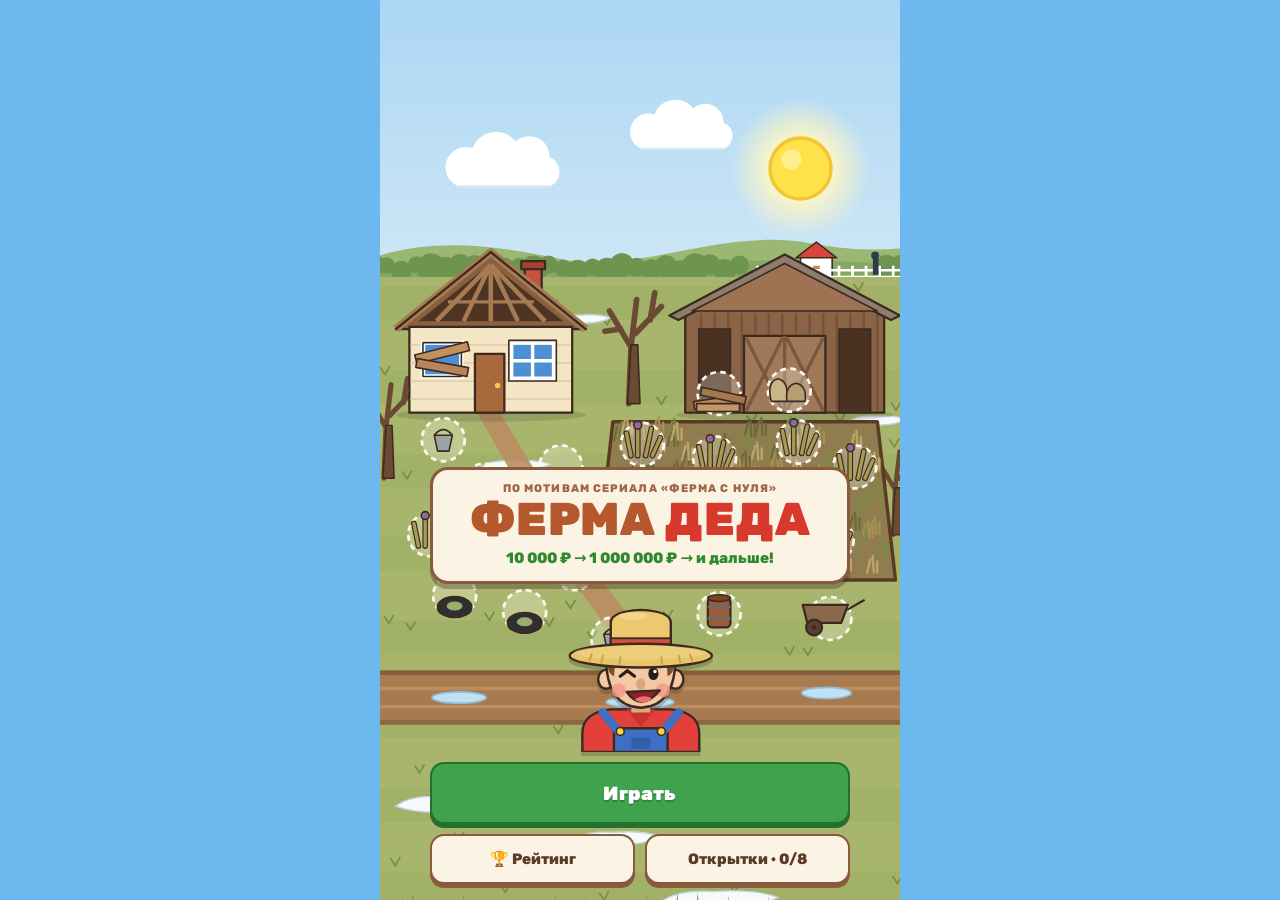
==== NOXARGENT_STUDIO/apps/ferma-game/webapp/index.html @ d59a4ccc "Ферма деда: уборка в один тап, экономика в реальном времени, уровни построек - Мусор убирается одним" ====
<!doctype html>
<html lang="ru">
<head>
  <meta charset="utf-8">
  <meta name="viewport" content="width=device-width, initial-scale=1, maximum-scale=1, user-scalable=no, viewport-fit=cover">
  <title>Ферма деда</title>
  <meta name="theme-color" content="#55b0f1">
  <script src="https://telegram.org/js/telegram-web-app.js"></script>
  <link rel="preconnect" href="https://fonts.googleapis.com">
  <link rel="preconnect" href="https://fonts.gstatic.com" crossorigin>
  <link href="https://fonts.googleapis.com/css2?family=Rubik:wght@500;700;800;900&family=Marck+Script&display=swap" rel="stylesheet">
  <link rel="stylesheet" href="css/style.css">
</head>
<body>
<div id="app">
  <!-- Сцена фермы -->
  <svg id="scene" viewBox="0 0 460 890" preserveAspectRatio="xMidYMid slice" xmlns="http://www.w3.org/2000/svg"></svg>

  <!-- Шапка-счётчики как в серии -->
  <header class="hud">
    <div class="chips">
      <div class="chip"><span class="lbl" id="monthLbl">МЕСЯЦ</span><span class="val month"><i id="seasonIcon"></i><b id="monthName">Март</b></span></div>
      <div class="chip"><span class="lbl">ДЕНЬГИ</span><span class="val money" id="money">10 000 ₽</span></div>
      <div class="chip"><span class="lbl">КУРЫ</span><span class="val"><i class="ic-hen"></i><b id="hudHens">0</b></span></div>
      <div class="chip"><span class="lbl">УЛЬИ</span><span class="val"><i class="ic-hive"></i><b id="hudHives">0</b></span></div>
    </div>
    <div class="bar goal">
      <span class="bar-lbl" id="goalLbl">ДО МИЛЛИОНА</span>
      <span class="track"><span class="fill" id="goalFill"></span><i></i><i></i><i></i></span>
      <span class="bar-num" id="goalNum">10 000 / 1 000 000 ₽</span>
    </div>
    <div class="bar clean" id="cleanBar">
      <span class="bar-lbl">ЧИСТОТА</span>
      <span class="track"><span class="fill" id="cleanFill"></span><i></i><i></i><i></i></span>
      <span class="bar-num" id="cleanNum">0%</span>
    </div>
  </header>

  <!-- Помощник -->
  <div class="helper" id="helper">
    <div class="farmer" id="farmer"></div>
    <div class="bubble" id="bubble"></div>
  </div>

  <!-- Нижняя панель -->
  <nav class="dock">
    <button class="btn side" id="btnBuild"><i class="ic-hammer"></i><span>Стройка</span></button>
    <button class="btn primary" id="btnNext"><span class="month-bar" id="monthBar"></span><span id="nextLbl">Следующий месяц</span></button>
    <button class="btn side" id="btnBook"><i class="ic-book"></i><span>Тетрадь</span></button>
  </nav>

  <!-- Оверлеи: заставка, шторки, событие, итоги, концовка -->
  <div id="layer" hidden></div>

  <div class="toast" id="toast" hidden></div>
</div>
<script src="config.js"></script>
<script type="module" src="js/app.js"></script>
</body>
</html>
---- NOXARGENT_STUDIO/apps/ferma-game/webapp/css/style.css ----
/* «Ферма деда» — стиль мультика «Ферма с нуля»: кремовые плашки, коричневые контуры, сочные цвета */
:root {
  --cream: #fbf3e3;
  --cream-2: #f3e6cc;
  --line: #8a5a3c;
  --ink: #3b2a1f;
  --label: #a0674a;
  --brown: #5b3a26;
  --gold: #e8a21a;
  --orange: #ec7a1c;
  --green: #2f8a2f;
  --btn: #3fa34d;
  --btn-dark: #23702f;
  --red: #d8392d;
  --sky: #55b0f1;
  --font: "Rubik", system-ui, -apple-system, "Segoe UI", Roboto, sans-serif;
  --safe-top: env(safe-area-inset-top, 0px);
  --safe-bot: env(safe-area-inset-bottom, 0px);
}
* { box-sizing: border-box; -webkit-tap-highlight-color: transparent; }
[hidden] { display: none !important; }
html, body { margin: 0; height: 100%; overflow: hidden; background: var(--sky); font-family: var(--font); color: var(--ink);
  user-select: none; -webkit-user-select: none; overscroll-behavior: none; touch-action: manipulation; }
button { font: inherit; color: inherit; cursor: pointer; }

#app { position: relative; height: 100vh; height: var(--tg-viewport-stable-height, 100dvh); max-width: 520px; margin: 0 auto; overflow: hidden; }
#scene { position: absolute; inset: 0; width: 100%; height: 100%; display: block; }

/* ---------- HUD ---------- */
.hud { position: absolute; left: 0; right: 0; top: 0; padding: calc(8px + var(--safe-top)) 10px 0; display: grid; gap: 6px; pointer-events: none; z-index: 5; }
.chips { display: grid; grid-template-columns: 1.25fr 1.2fr .8fr .8fr; gap: 6px; }
.chip, .bar { background: var(--cream); border: 2.5px solid var(--line); border-radius: 10px; box-shadow: 0 2px 0 rgba(59,42,31,.25); }
.chip { display: flex; flex-direction: column; align-items: center; padding: 3px 4px 4px; min-width: 0; }
.lbl { font-size: 10px; font-weight: 800; letter-spacing: .06em; color: var(--label); line-height: 1.2; }
.val { display: flex; align-items: center; gap: 4px; font-size: 19px; font-weight: 900; color: var(--orange); line-height: 1.15; white-space: nowrap; }
.val.money { color: var(--gold); font-size: 18px; }
.val.month b { color: var(--green); font-size: 14.5px; letter-spacing: .01em; text-transform: uppercase; }
.val i { width: 16px; height: 16px; flex: none; background-position: center; background-size: contain; background-repeat: no-repeat; }
.bar { display: flex; align-items: center; gap: 8px; padding: 3px 10px; height: 26px; }
.bar-lbl { font-size: 11px; font-weight: 900; color: var(--ink); letter-spacing: .03em; white-space: nowrap; }
.bar-num { font-size: 11px; font-weight: 800; color: var(--ink); white-space: nowrap; }
.track { position: relative; flex: 1; height: 8px; border-radius: 4px; background: #eadcc0; overflow: hidden; }
.track .fill { position: absolute; inset: 0 auto 0 0; width: 1%; min-width: 8px; border-radius: 4px; background: #3fae4f; transition: width .5s cubic-bezier(.2,.8,.2,1); }
.track i { position: absolute; top: 0; bottom: 0; width: 1.5px; background: rgba(138,90,60,.45); }
.track i:nth-of-type(1) { left: 25%; } .track i:nth-of-type(2) { left: 50%; } .track i:nth-of-type(3) { left: 75%; }
.bar.clean .fill { background: linear-gradient(90deg, #f2b632, #3fae4f); }
.bar.clean.done { animation: pop .5s; }

.ic-hen { background-image: url("data:image/svg+xml,%3Csvg xmlns='http://www.w3.org/2000/svg' viewBox='0 0 20 20'%3E%3Cellipse cx='9' cy='12' rx='7' ry='5.5' fill='%23fff' stroke='%233b2a1f' stroke-width='1.4'/%3E%3Ccircle cx='14' cy='7' r='3.5' fill='%23fff' stroke='%233b2a1f' stroke-width='1.4'/%3E%3Cpath d='M13 3l1.5-2 1.5 2z' fill='%23e23b2e'/%3E%3Cpath d='M17 7l3 1-3 1z' fill='%23f4a42a'/%3E%3C/svg%3E"); }
.ic-hive { background-image: url("data:image/svg+xml,%3Csvg xmlns='http://www.w3.org/2000/svg' viewBox='0 0 20 20'%3E%3Cpath d='M2 5h16v3H2z' fill='%23d6463a' stroke='%233b2a1f' stroke-width='1.2'/%3E%3Cpath d='M4 8h12v5H4zM4 13h12v5H4z' fill='%23f2c84b' stroke='%233b2a1f' stroke-width='1.2'/%3E%3C/svg%3E"); }
.ic-sprout { background-image: url("data:image/svg+xml,%3Csvg xmlns='http://www.w3.org/2000/svg' viewBox='0 0 20 20'%3E%3Cpath d='M10 19V9' stroke='%232f8a2f' stroke-width='2.4'/%3E%3Cpath d='M10 10C10 5 6 3 2 4c0 4 3 6 8 6zM10 9c0-4 3-6 8-6 0 4-3 6-8 6z' fill='%233fae4f'/%3E%3C/svg%3E"); }
.ic-sun { background-image: url("data:image/svg+xml,%3Csvg xmlns='http://www.w3.org/2000/svg' viewBox='0 0 20 20'%3E%3Cg stroke='%23f2a516' stroke-width='2' stroke-linecap='round'%3E%3Cpath d='M10 1v3M10 16v3M1 10h3M16 10h3M3.6 3.6l2 2M14.4 14.4l2 2M3.6 16.4l2-2M14.4 5.6l2-2'/%3E%3C/g%3E%3Ccircle cx='10' cy='10' r='4.5' fill='%23ffd23f'/%3E%3C/svg%3E"); }
.ic-leaf { background-image: url("data:image/svg+xml,%3Csvg xmlns='http://www.w3.org/2000/svg' viewBox='0 0 20 20'%3E%3Cpath d='M10 1l2 5 5-2-2 5 4 2-5 2 1 5-5-3-5 3 1-5-5-2 4-2-2-5 5 2z' fill='%23ec7a1c'/%3E%3C/svg%3E"); }
.ic-flake { background-image: url("data:image/svg+xml,%3Csvg xmlns='http://www.w3.org/2000/svg' viewBox='0 0 20 20'%3E%3Cg stroke='%234a90d9' stroke-width='2' stroke-linecap='round'%3E%3Cpath d='M10 1v18M2.2 5.5l15.6 9M2.2 14.5l15.6-9M7 2.5l3 2.5 3-2.5M7 17.5l3-2.5 3 2.5'/%3E%3C/g%3E%3C/svg%3E"); }
.ic-hammer { background-image: url("data:image/svg+xml,%3Csvg xmlns='http://www.w3.org/2000/svg' viewBox='0 0 24 24'%3E%3Cpath d='M13 9l-9 9 2.5 2.5 9-9z' fill='%23b9844f' stroke='%233b2a1f' stroke-width='1.5' stroke-linejoin='round'/%3E%3Cpath d='M10 6l5-3 6 6-3 5z' fill='%23757d85' stroke='%233b2a1f' stroke-width='1.5' stroke-linejoin='round'/%3E%3C/svg%3E"); }
.ic-book { background-image: url("data:image/svg+xml,%3Csvg xmlns='http://www.w3.org/2000/svg' viewBox='0 0 24 24'%3E%3Crect x='4' y='2.5' width='16' height='19' rx='2' fill='%23e05a3a' stroke='%233b2a1f' stroke-width='1.5'/%3E%3Crect x='7.5' y='6' width='9' height='4' rx='1' fill='%23fbf3e3'/%3E%3Cpath d='M4 6h-1.5M4 10h-1.5M4 14h-1.5M4 18h-1.5' stroke='%233b2a1f' stroke-width='1.5'/%3E%3C/svg%3E"); }

/* ---------- Помощник ---------- */
.helper { position: absolute; left: 6px; right: 10px; bottom: calc(84px + var(--safe-bot)); display: flex; align-items: flex-end; gap: 4px; z-index: 4; pointer-events: none; }
.farmer { width: 92px; height: 97px; flex: none; filter: drop-shadow(0 3px 0 rgba(59,42,31,.2)); transform-origin: 50% 100%; animation: breathe 3.2s ease-in-out infinite; pointer-events: auto; }
.farmer svg { width: 100%; height: 100%; display: block; }
.bubble { position: relative; margin-bottom: 30px; background: var(--cream); border: 2.5px solid var(--line); border-radius: 14px; padding: 8px 12px;
  font-size: 14px; font-weight: 700; line-height: 1.3; color: var(--brown); max-width: 260px; box-shadow: 0 2px 0 rgba(59,42,31,.25); animation: pop .35s; }
.bubble::before { content: ""; position: absolute; left: -11px; bottom: 12px; border: 7px solid transparent; border-right: 10px solid var(--line); border-left: 0; }
.bubble::after { content: ""; position: absolute; left: -7px; bottom: 13px; border: 6px solid transparent; border-right: 8px solid var(--cream); border-left: 0; }
.bubble b { color: var(--red); }

/* ---------- Нижняя панель ---------- */
.dock { position: absolute; left: 0; right: 0; bottom: 0; padding: 8px 10px calc(10px + var(--safe-bot)); display: grid; grid-template-columns: 78px 1fr 78px; gap: 8px; z-index: 5;
  background: linear-gradient(transparent, rgba(59,42,31,.18)); }
.btn { border: 2.5px solid var(--line); border-radius: 14px; background: var(--cream); box-shadow: 0 4px 0 var(--line); min-height: 60px;
  display: flex; flex-direction: column; align-items: center; justify-content: center; gap: 2px; font-weight: 800; font-size: 12px; color: var(--brown);
  transition: transform .08s, box-shadow .08s; }
.btn:active { transform: translateY(3px); box-shadow: 0 1px 0 var(--line); }
.btn i { width: 26px; height: 26px; background-position: center; background-size: contain; background-repeat: no-repeat; }
.btn.primary { background: var(--btn); border-color: var(--btn-dark); box-shadow: 0 4px 0 var(--btn-dark); color: #fff; font-size: 16px; font-weight: 900; white-space: nowrap;
  letter-spacing: .01em; text-shadow: 0 2px 0 rgba(0,0,0,.2); }
.btn.primary:active { box-shadow: 0 1px 0 var(--btn-dark); }
.btn.primary.locked { background: #b9ad94; border-color: #8a7b60; box-shadow: 0 4px 0 #8a7b60; font-size: 14px; }
.btn.primary small { display: block; font-size: 11px; font-weight: 700; opacity: .9; }

/* ---------- Сцена: интерактив ---------- */
#scene [data-tap] { cursor: pointer; }
.trash .trash-art { animation: wobble 2.6s ease-in-out infinite; }
.trash.cracked { opacity: .8; }
.slot-area { fill: rgba(255,255,255,.18); stroke: #fffaf0; stroke-width: 2.5; stroke-dasharray: 7 6; animation: dash 1.2s linear infinite; }
.slot-pin { animation: pulse 1.6s ease-in-out infinite; transform-box: fill-box; transform-origin: center; }
.ready .bob { animation: bob 1.4s ease-in-out infinite; }
.hen { transform-box: fill-box; animation: peck 2.4s ease-in-out infinite; }
.cloud { animation: drift 30s ease-in-out infinite alternate; }
.smoke circle { fill: #e9eef2; stroke: #c3cfd8; stroke-width: 1.2; animation: smoke 3s ease-out infinite; transform-box: fill-box; transform-origin: center; }
.smoke circle:nth-child(2) { animation-delay: -1s; } .smoke circle:nth-child(3) { animation-delay: -2s; }
.bees circle { animation: buzz 1.2s ease-in-out infinite alternate; }
.leaves path { animation: fall 6s linear infinite; }
.snowfall circle { animation: snow 8s linear infinite; }
.float { animation: floatUp 1.1s ease-out forwards; }
.puff circle { transform-box: fill-box; transform-origin: center; animation: puff .55s ease-out forwards; }
.bump { animation: bumpAnim .25s; transform-box: fill-box; transform-origin: 50% 100%; }

/* ---------- Шторка ---------- */
.sheet-wrap { position: absolute; inset: 0; background: rgba(40,28,20,.45); z-index: 20; display: flex; align-items: flex-end; animation: fade .2s; }
.sheet { width: 100%; max-height: 82%; overflow: auto; background: var(--cream); border-top: 3px solid var(--line); border-radius: 22px 22px 0 0;
  padding: 10px 14px calc(16px + var(--safe-bot)); animation: up .25s cubic-bezier(.2,.8,.2,1); }
.sheet .grab { width: 44px; height: 5px; border-radius: 3px; background: #d8c6a4; margin: 0 auto 10px; }
.sheet h2 { margin: 0 0 10px; font-size: 22px; font-weight: 900; color: var(--brown); text-transform: uppercase; letter-spacing: .02em; }
.card { display: grid; grid-template-columns: 1fr auto; gap: 4px 10px; background: #fff; border: 2.5px solid var(--line); border-radius: 14px; padding: 10px 12px; margin-bottom: 10px; }
.card h3 { margin: 0; font-size: 17px; font-weight: 900; color: var(--brown); }
.card .price { font-weight: 900; color: var(--gold); font-size: 17px; text-align: right; }
.card p { grid-column: 1 / -1; margin: 0; font-size: 13px; font-weight: 500; color: #6b5444; line-height: 1.35; }
.card .tags { grid-column: 1 / -1; display: flex; flex-wrap: wrap; gap: 6px; }
.tag { font-size: 11.5px; font-weight: 800; padding: 3px 8px; border-radius: 8px; background: var(--cream-2); color: var(--brown); }
.tag.inc { background: #dff2d8; color: var(--green); }
.card .go { grid-column: 1 / -1; margin-top: 4px; min-height: 48px; font-size: 16px; }
.card.done { opacity: .6; }
.card.lock .go { background: #cfc4ad; border-color: #a49579; box-shadow: 0 4px 0 #a49579; }
.tabs { display: flex; gap: 6px; margin-bottom: 10px; }
.tabs button { flex: 1; min-height: 40px; border-radius: 10px; border: 2px solid var(--line); background: #fff; font-weight: 800; font-size: 13px; color: var(--brown); }
.tabs button.on { background: var(--btn); border-color: var(--btn-dark); color: #fff; }
.todo { list-style: none; padding: 0; margin: 0; }
.todo li { display: flex; gap: 10px; align-items: center; padding: 10px 4px; border-bottom: 2px dashed #e3d3b4; font-weight: 700; font-size: 15px; color: var(--brown); }
.todo li .box { width: 22px; height: 22px; border: 2.5px solid var(--line); border-radius: 6px; flex: none; display: grid; place-items: center; color: var(--green); font-weight: 900; }

/* ---------- Событие месяца ---------- */
.event-wrap { position: absolute; inset: 0; z-index: 30; background: rgba(40,28,20,.5); display: flex; flex-direction: column; justify-content: center; padding: 16px 12px; gap: 14px; animation: fade .25s; }
.ev-title { background: var(--cream); border: 3px solid var(--line); border-radius: 16px; padding: 14px 12px; text-align: center; box-shadow: 0 4px 0 rgba(59,42,31,.35); animation: pop .4s; }
.ev-title .kicker { font-size: 12px; font-weight: 800; letter-spacing: .1em; color: var(--label); }
.ev-title h2 { margin: 2px 0 6px; font-size: 32px; line-height: 1.05; font-weight: 900; color: #b5582e; text-transform: uppercase; }
.ev-title h2 em { font-style: normal; color: var(--red); }
.ev-title p { margin: 0; font-size: 14.5px; font-weight: 600; color: var(--brown); line-height: 1.35; }
.ev-opts { display: grid; grid-template-columns: 1fr 1fr; gap: 10px; }
.opt { background: var(--cream); border: 3px solid #c0703e; border-radius: 16px; padding: 12px 8px; text-align: center; box-shadow: 0 4px 0 #a45a2e;
  display: flex; flex-direction: column; align-items: center; gap: 6px; animation: pop .45s backwards; }
.opt + .opt { border-color: #b8ab98; box-shadow: 0 4px 0 #978a77; animation-delay: .08s; }
.opt:active { transform: translateY(3px); box-shadow: 0 1px 0 #a45a2e; }
.opt svg { width: 84px; height: 64px; }
.opt b { font-size: 20px; font-weight: 900; color: #b5582e; text-transform: uppercase; }
.opt + .opt b { color: #8a7f72; }
.opt span { font-size: 13px; font-weight: 600; color: var(--brown); line-height: 1.3; }

/* ---------- Прочее ---------- */
.toast { position: absolute; left: 50%; top: calc(120px + var(--safe-top)); transform: translateX(-50%); z-index: 40; background: var(--brown); color: #fff;
  padding: 10px 16px; border-radius: 12px; font-weight: 800; font-size: 14px; box-shadow: 0 4px 0 rgba(0,0,0,.25); animation: pop .3s; white-space: nowrap; }
.proto { position: absolute; right: 8px; top: calc(122px + var(--safe-top)); z-index: 10; display: flex; flex-direction: column; align-items: flex-end; gap: 4px; }
.proto button { background: rgba(59,42,31,.75); color: #fff; border: 0; border-radius: 8px; padding: 5px 8px; font-size: 11px; font-weight: 800; }
.proto-body { display: flex; flex-direction: column; gap: 4px; align-items: flex-end; }

@keyframes pop { 0% { transform: scale(.85); opacity: 0 } 70% { transform: scale(1.03) } 100% { transform: scale(1); opacity: 1 } }
@keyframes fade { from { opacity: 0 } }
@keyframes up { from { transform: translateY(100%) } }
@keyframes breathe { 50% { transform: scaleY(1.025) rotate(-1deg) } }
@keyframes wobble { 0%, 100% { transform: rotate(0) } 50% { transform: rotate(-2.5deg) } }
@keyframes dash { to { stroke-dashoffset: -26 } }
@keyframes pulse { 50% { transform: scale(1.14) } }
@keyframes bob { 50% { transform: translateY(-4px) } }
@keyframes peck { 0%, 60%, 100% { transform: translateX(0) } 30% { transform: translateX(6px) } 80% { transform: translateY(2px) rotate(8deg) } }
@keyframes drift { to { transform: translateX(30px) } }
@keyframes smoke { 0% { transform: translateY(10px) scale(.5); opacity: 0 } 30% { opacity: .95 } 100% { transform: translateY(-26px) scale(1.25); opacity: 0 } }
@keyframes buzz { to { transform: translate(4px, -5px) } }
@keyframes fall { from { transform: translate(0, -340px) rotate(0) } to { transform: translate(40px, 500px) rotate(320deg) } }
@keyframes snow { from { transform: translateY(-720px) } to { transform: translateY(200px) } }
@keyframes floatUp { from { transform: translateY(0); opacity: 1 } to { transform: translateY(-46px); opacity: 0 } }
@keyframes puff { from { transform: scale(.3); opacity: 1 } to { transform: scale(1.5); opacity: 0 } }
@keyframes bumpAnim { 50% { transform: scale(1.08, .92) } }
@media (prefers-reduced-motion: reduce) { *, *::before, *::after { animation: none !important; transition: none !important; } }

/* ================= Экраны v1 ================= */
#layer { position: absolute; inset: 0; z-index: 20; }
#layer.event-wrap { z-index: 30; }
.screen { display: flex; flex-direction: column; align-items: center; justify-content: center; padding: calc(16px + var(--safe-top)) 14px calc(16px + var(--safe-bot)); overflow: auto; animation: fade .25s; }
.screen.dim { background: rgba(40,28,20,.55); }
.btn.big { width: 100%; min-height: 62px; font-size: 19px; }
.btn.big small { font-size: 12px; }
.btn.wide { width: 100%; min-height: 50px; font-size: 15px; flex-direction: row; }
.row { display: flex; gap: 10px; width: 100%; }
.val.money.neg { color: var(--red); }
.goal { pointer-events: auto; cursor: pointer; }

/* Заставка */
.splash { width: 100%; max-width: 420px; display: flex; flex-direction: column; align-items: center; gap: 10px; margin-top: auto; }
.logo { background: var(--cream); border: 3px solid var(--line); border-radius: 18px; padding: 12px 14px 14px; text-align: center; width: 100%; box-shadow: 0 5px 0 rgba(59,42,31,.35); animation: pop .45s; }
.logo .kicker, .report .kicker, .ending .kicker { font-size: 11px; font-weight: 800; letter-spacing: .1em; color: var(--label); text-transform: uppercase; }
.logo h1 { margin: 2px 0; font-size: 46px; line-height: 1; font-weight: 900; color: #b5582e; text-transform: uppercase; letter-spacing: .01em; }
.logo h1 em { font-style: normal; color: var(--red); }
.logo p { margin: 6px 0 0; font-size: 15px; font-weight: 800; color: var(--green); }
.splash-farmer { width: 150px; height: 158px; animation: breathe 3.2s ease-in-out infinite; transform-origin: 50% 100%; filter: drop-shadow(0 4px 0 rgba(59,42,31,.25)); }
.splash-farmer svg, .intro-farmer svg { width: 100%; height: 100%; }
.splash-btns { width: 100%; display: grid; gap: 10px; }

/* Интро */
.intro { width: 100%; max-width: 420px; display: flex; flex-direction: column; align-items: center; gap: 12px; }
.letter { background: #fffaf0 repeating-linear-gradient(transparent 0 27px, #e7dcc6 27px 28px); border: 3px solid var(--line); border-radius: 6px 6px 18px 6px; padding: 16px 18px;
  font-family: "Marck Script", cursive; font-size: 22px; line-height: 28px; color: #3a3a6a; width: 100%; transform: rotate(-1.2deg); box-shadow: 0 5px 0 rgba(59,42,31,.3); animation: pop .4s; }
.letter p { margin: 0 0 4px; }
.letter .sign { text-align: right; margin-top: 8px; }
.card-big { background: var(--cream); border: 3px solid var(--line); border-radius: 18px; padding: 18px 16px; text-align: center; width: 100%; box-shadow: 0 5px 0 rgba(59,42,31,.3); animation: pop .4s; }
.card-big .big-num { font-size: 44px; font-weight: 900; color: var(--gold); }
.card-big .big-num.green { color: var(--green); }
.card-big p { margin: 6px 0 0; font-size: 16px; font-weight: 600; color: var(--brown); line-height: 1.4; }
.intro-farmer { width: 120px; height: 126px; }
.dots { display: flex; gap: 8px; }
.dots i { width: 10px; height: 10px; border-radius: 50%; background: rgba(255,255,255,.5); border: 2px solid var(--line); }
.dots i.on { background: var(--btn); }

/* Диалог */
.dialog { background: var(--cream); border: 3px solid var(--line); border-radius: 18px; padding: 18px 16px; width: 100%; max-width: 400px; animation: pop .3s; }
.dialog h3 { margin: 0 0 6px; font-size: 22px; font-weight: 900; color: var(--brown); }
.dialog p { margin: 0 0 14px; font-weight: 600; color: var(--brown); line-height: 1.4; }

/* Стройка/тетрадь */
.money-line { font-weight: 700; color: var(--brown); margin: -4px 0 10px; }
.money-line b { color: var(--gold); }
.sub { font-size: 12px; font-weight: 900; letter-spacing: .08em; color: var(--label); text-transform: uppercase; margin: 12px 0 6px; }
.card .price s { color: #b9a68c; font-size: 13px; }
.tag.ok { grid-column: 1 / -1; text-align: center; background: #dff2d8; color: var(--green); padding: 8px; }
.card.unit p { font-weight: 700; }
.note { font-size: 13px; color: #6b5444; font-weight: 600; line-height: 1.4; }
.note b { color: var(--gold); }
.todo li.ok { color: var(--green); }
.todo.small li { justify-content: space-between; font-size: 14px; padding: 7px 4px; }
.todo.small li span { color: var(--red); }
.todo.story li { display: block; font-size: 14px; font-weight: 600; }
.todo.story .m { display: inline-block; min-width: 76px; font-weight: 900; color: var(--label); font-size: 12px; text-transform: uppercase; }
.ledger { width: 100%; border-collapse: collapse; font-size: 13px; font-weight: 700; color: var(--brown); }
.ledger th { font-size: 11px; color: var(--label); text-align: left; padding: 4px 3px; border-bottom: 2px solid var(--line); }
.ledger td { padding: 7px 3px; border-bottom: 2px dashed #e3d3b4; white-space: nowrap; }
.ledger .empty { text-align: center; color: #9a8670; padding: 14px; white-space: normal; }
.plus { color: var(--green); } .minus { color: var(--red); }
.debt { margin-top: 12px; background: #fde6e3; border: 2px solid #d8392d; border-radius: 12px; padding: 10px; font-weight: 700; color: var(--brown); display: grid; gap: 8px; }

/* Событие */
.opt { position: relative; }
.opt.off { opacity: .55; filter: grayscale(.6); }
.opt em { font-style: normal; font-size: 11.5px; font-weight: 800; color: var(--red); }
.btn.pass { background: var(--cream); }
#layer.event-wrap .btn.pass { min-height: 52px; }

/* Итоги */
.report, .ending, .album-screen { background: var(--cream); border: 3px solid var(--line); border-radius: 20px; padding: 14px; width: 100%; max-width: 420px; box-shadow: 0 5px 0 rgba(59,42,31,.35); animation: pop .35s; }
.report h2 { margin: 0 0 8px; font-size: 30px; font-weight: 900; color: #b5582e; text-transform: uppercase; }
.ev-res { background: #fff; border: 2px dashed var(--line); border-radius: 12px; padding: 8px 10px; font-size: 14px; font-weight: 600; color: var(--brown); line-height: 1.35; margin-bottom: 8px; }
.lines { list-style: none; margin: 0 0 8px; padding: 0; }
.lines li { display: flex; justify-content: space-between; align-items: center; gap: 8px; padding: 6px 2px; border-bottom: 2px dashed #e3d3b4; font-weight: 700; font-size: 14.5px; color: var(--brown); }
.lines li small { display: block; font-size: 11.5px; font-weight: 600; color: #9a8670; }
.lines li b { white-space: nowrap; }
.lines .empty { color: #9a8670; }
.warn { background: #fde6e3; color: #a42a20; border-radius: 10px; padding: 7px 10px; font-weight: 800; font-size: 13.5px; margin-bottom: 6px; }
.total { display: flex; justify-content: space-between; align-items: baseline; font-weight: 900; font-size: 20px; color: var(--brown); padding: 4px 2px; }
.total.sm { font-size: 15px; font-weight: 800; }
.total.sm b { color: var(--gold); }
.report .btn.big, .ending .btn.big, .album-screen .btn.big { margin-top: 10px; }

/* Концовка и альбом */
.ending { text-align: center; display: flex; flex-direction: column; align-items: center; gap: 8px; }
.postcard { position: relative; background: #fff; border: 3px solid var(--line); border-radius: 12px; padding: 6px 6px 8px; box-shadow: 0 4px 0 rgba(59,42,31,.3); }
.postcard svg { display: block; width: 100%; border-radius: 6px; border: 2px solid var(--c, var(--line)); }
.postcard .pc-title { margin-top: 6px; font-weight: 900; font-size: 15px; color: var(--c, var(--brown)); text-transform: uppercase; }
.postcard .pc-cap { font-size: 12px; font-weight: 800; color: var(--brown); }
.postcard.big { width: 100%; transform: rotate(-1.5deg); animation: pop .5s; }
.postcard.big .pc-title { font-size: 26px; }
.postcard.locked { opacity: .7; }
.pc-sub { margin: 4px 0; font-weight: 700; color: var(--brown); line-height: 1.35; }
.stats { display: grid; grid-template-columns: repeat(3, 1fr); gap: 6px; width: 100%; }
.stats div { background: #fff; border: 2px solid var(--line); border-radius: 10px; padding: 5px; }
.stats span { display: block; font-size: 10.5px; font-weight: 800; color: var(--label); text-transform: uppercase; }
.stats b { font-size: 15px; color: var(--brown); }
.album { display: grid; grid-template-columns: 1fr 1fr; gap: 10px; }
.album-screen h2 { margin: 0 0 10px; font-size: 24px; font-weight: 900; color: #b5582e; text-transform: uppercase; text-align: center; }
.fox-sneak { animation: sneak 2.4s ease-in-out infinite; }
@keyframes sneak { 50% { transform: translateX(-8px) } }
#fx, #fx * { pointer-events: none; }
#app.covered .helper, #app.covered .dock { visibility: hidden; }
#app.bare .hud { visibility: hidden; }

/* ===== Уборка: подсветка и анимации ===== */
.tap-ring { fill: rgba(255,250,235,.28); stroke: #fffaf0; stroke-width: 2.4; stroke-dasharray: 5 4; transform-box: fill-box; transform-origin: center; animation: ring 1.5s ease-in-out infinite; pointer-events: none; }
.trash .trash-art { transform-box: fill-box; transform-origin: 50% 100%; }
.trash.fly { pointer-events: none; animation: none; }
.trash.fly .trash-art { animation: flyAway .45s cubic-bezier(.4,0,.8,.4) forwards; }
.trash.cut { pointer-events: none; animation: none; }
.trash.cut .trash-art { animation: cutDown .4s ease-in forwards; }
.trash.fly .tap-ring, .trash.cut .tap-ring { display: none; }
.slot .slot-area { animation: dash 1.2s linear infinite, glow 1.6s ease-in-out infinite; }
#ready .bob { filter: drop-shadow(0 0 4px rgba(255,236,150,.95)); }
@keyframes ring { 0%, 100% { transform: scale(.9); opacity: .55 } 50% { transform: scale(1.15); opacity: 1 } }
@keyframes flyAway { to { transform: translate(30px, -120px) rotate(200deg) scale(.3); opacity: 0 } }
@keyframes cutDown { 40% { transform: scaleY(.25) skewX(18deg) } to { transform: scaleY(0) translateY(6px); opacity: 0 } }
@keyframes glow { 50% { fill: rgba(255,255,255,.38) } }

/* ===== v2: таймер месяца, уровни, поздравления ===== */
#btnNext { position: relative; overflow: hidden; }
#btnNext .month-bar { position: absolute; left: 0; bottom: 0; height: 5px; width: 0; background: rgba(255,255,255,.55); transition: width 1s linear; }
#btnNext.wait { background: #6fae66; border-color: #3f7a3a; box-shadow: 0 4px 0 #3f7a3a; font-size: 15px; }
#btnNext.ready { animation: readyPulse 1.4s ease-in-out infinite; }
#btnNext span { position: relative; }
@keyframes readyPulse { 50% { transform: scale(1.04); box-shadow: 0 4px 0 var(--btn-dark), 0 0 0 6px rgba(63,163,77,.35); } }
.bubble[hidden] { display: none !important; }
.lvl { grid-column: 1 / -1; display: flex; align-items: center; gap: 3px; }
.lvl i { width: 14px; height: 8px; border-radius: 3px; background: #eadcc0; border: 1.5px solid #c9b48e; }
.lvl i.on { background: #f2b632; border-color: #b8801a; }
.lvl span { margin-left: 6px; font-size: 12px; font-weight: 900; color: var(--label); }
.btn.ghost { background: transparent; border-color: rgba(255,255,255,.7); color: #fff; box-shadow: none; text-shadow: 0 1px 2px rgba(0,0,0,.4); }
.goal-next { background: #fff; border: 2px dashed var(--line); border-radius: 12px; padding: 8px 10px; font-weight: 700; color: var(--brown); width: 100%; line-height: 1.4; font-size: 14px; }
.goal-next b { color: var(--green); }
.ending { position: relative; overflow: hidden; }
.confetti { position: absolute; inset: 0; pointer-events: none; }
.confetti i { position: absolute; top: -10px; left: var(--x); width: 8px; height: 12px; background: var(--c); border-radius: 2px; animation: confetti 2.2s var(--d) ease-in infinite; }
@keyframes confetti { 0% { transform: translateY(0) rotate(0); opacity: 1 } 100% { transform: translateY(600px) rotate(540deg); opacity: 0 } }
.lvl-tag { font-family: Rubik, sans-serif; font-weight: 900; font-size: 10px; fill: #fff; }
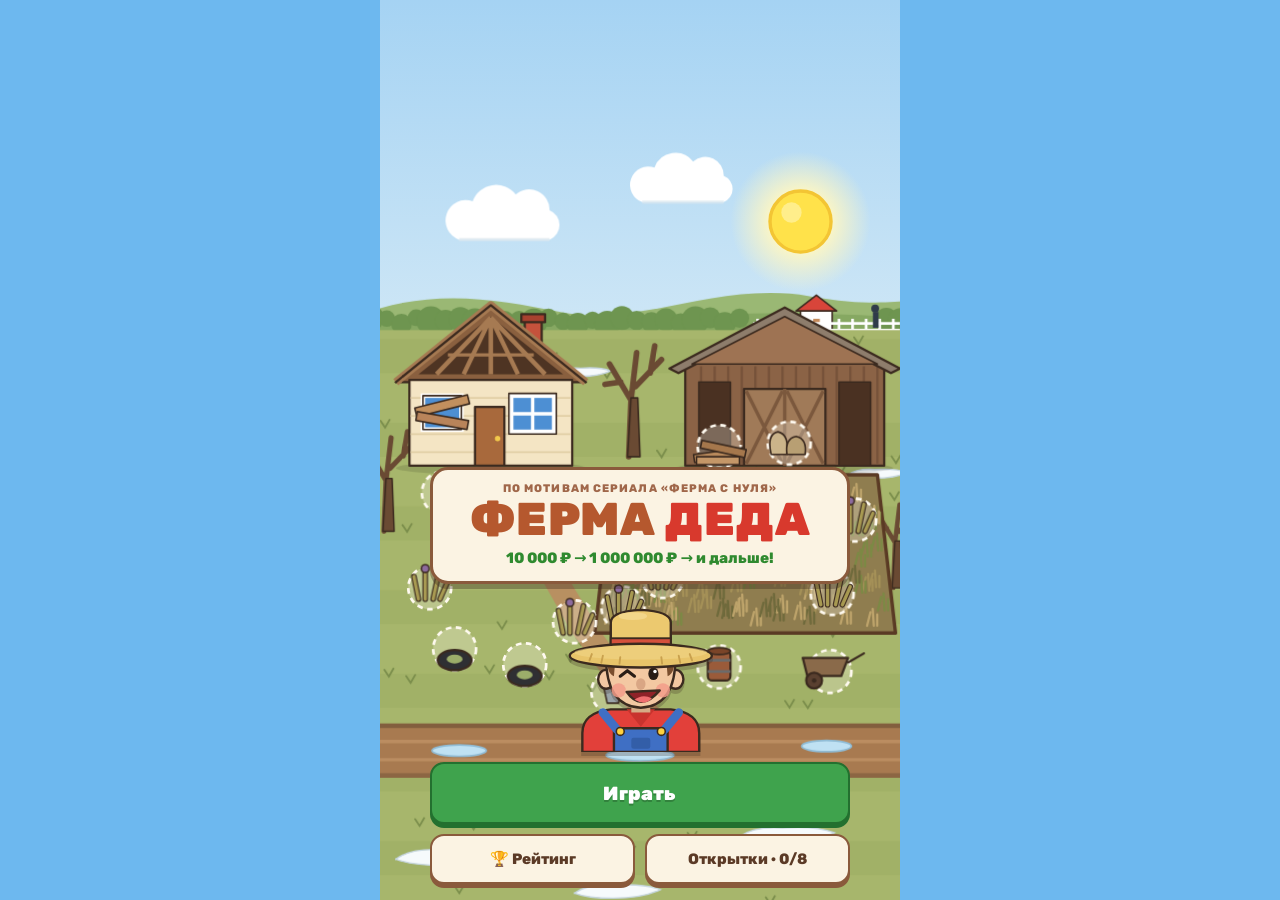
==== commit b17ccdb9: "Ферма деда: быстрые кнопки, настройки, листаемая ферма и раздел «Моя ферма» - Под шапкой: Рейтинг, О" ====
--- a/NOXARGENT_STUDIO/apps/ferma-game/webapp/index.html
+++ b/NOXARGENT_STUDIO/apps/ferma-game/webapp/index.html
@@ -14,7 +14,13 @@
 <body>
 <div id="app">
   <!-- Сцена фермы -->
-  <svg id="scene" viewBox="0 0 460 890" preserveAspectRatio="xMidYMid slice" xmlns="http://www.w3.org/2000/svg"></svg>
+  <!-- Ферму можно листать: шапка и нижние кнопки стоят на месте -->
+  <div class="farm-scroll" id="farmScroll">
+    <svg id="scene" viewBox="0 0 460 890" preserveAspectRatio="xMidYMax slice" xmlns="http://www.w3.org/2000/svg"></svg>
+    <!-- Под фермой: листай вниз -->
+    <section class="farm-info" id="farmInfo"></section>
+    <div class="farm-spacer"></div>
+  </div>
 
   <!-- Шапка-счётчики как в серии -->
   <header class="hud">
@@ -33,6 +39,13 @@
       <span class="bar-lbl">ЧИСТОТА</span>
       <span class="track"><span class="fill" id="cleanFill"></span><i></i><i></i><i></i></span>
       <span class="bar-num" id="cleanNum">0%</span>
+    </div>
+    <!-- Быстрые кнопки -->
+    <div class="quick" id="quick">
+      <button class="qbtn" data-q="rating" aria-label="Рейтинг"><span>🏆</span><small>Рейтинг</small></button>
+      <button class="qbtn" data-q="cards" aria-label="Открытки"><span>🃏</span><small>Открытки</small></button>
+      <button class="qbtn" data-q="settings" aria-label="Настройки"><span>⚙️</span><small>Настройки</small></button>
+      <button class="qbtn" data-q="menu" aria-label="Меню"><span>🏠</span><small>Меню</small></button>
     </div>
   </header>
 
--- a/NOXARGENT_STUDIO/apps/ferma-game/webapp/css/style.css
+++ b/NOXARGENT_STUDIO/apps/ferma-game/webapp/css/style.css
@@ -24,7 +24,11 @@
 button { font: inherit; color: inherit; cursor: pointer; }
 
 #app { position: relative; height: 100vh; height: var(--tg-viewport-stable-height, 100dvh); max-width: 520px; margin: 0 auto; overflow: hidden; }
-#scene { position: absolute; inset: 0; width: 100%; height: 100%; display: block; }
+/* Ферма листается вертикально; шапка, помощник и нижние кнопки — поверх, на месте */
+.farm-scroll { position: absolute; inset: 0; overflow-y: auto; overflow-x: hidden; -webkit-overflow-scrolling: touch; overscroll-behavior: contain; scrollbar-width: thin; scrollbar-color: rgba(59,42,31,.35) transparent; }
+.farm-scroll::-webkit-scrollbar { width: 5px; } .farm-scroll::-webkit-scrollbar-thumb { background: rgba(59,42,31,.35); border-radius: 3px; }
+#scene { display: block; width: 100%; height: auto; min-height: 100%; aspect-ratio: 460 / 890; }
+.farm-spacer { height: calc(96px + var(--safe-bot)); background: var(--meadow, #8dc95a); }
 
 /* ---------- HUD ---------- */
 .hud { position: absolute; left: 0; right: 0; top: 0; padding: calc(8px + var(--safe-top)) 10px 0; display: grid; gap: 6px; pointer-events: none; z-index: 5; }
@@ -306,3 +310,64 @@
 .confetti i { position: absolute; top: -10px; left: var(--x); width: 8px; height: 12px; background: var(--c); border-radius: 2px; animation: confetti 2.2s var(--d) ease-in infinite; }
 @keyframes confetti { 0% { transform: translateY(0) rotate(0); opacity: 1 } 100% { transform: translateY(600px) rotate(540deg); opacity: 0 } }
 .lvl-tag { font-family: Rubik, sans-serif; font-weight: 900; font-size: 10px; fill: #fff; }
+.tractor-drive { animation: drive 26s linear infinite; pointer-events: none; }
+@keyframes drive { 0% { transform: translateX(-380px) } 48% { transform: translateX(160px) } 50% { transform: translateX(160px) scaleX(1) } 100% { transform: translateX(-380px) } }
+#far .smoke circle { fill: #e9eef2; stroke: #c3cfd8; }
+
+/* ===== Рейтинг ===== */
+.rating { display: flex; flex-direction: column; max-height: 88%; }
+.r-list { display: flex; flex-direction: column; min-height: 0; flex: 1; }
+.r-top { list-style: none; margin: 0; padding: 0; overflow: auto; flex: 1; min-height: 120px; }
+.r-top li, .r-me li { display: grid; grid-template-columns: 38px 1fr auto; align-items: center; gap: 6px; padding: 9px 6px; border-bottom: 2px dashed #e3d3b4; font-weight: 800; color: var(--brown); }
+.r-top li.me, .r-me li { background: #fff5d6; border-radius: 10px; }
+.rk { font-size: 17px; text-align: center; font-weight: 900; color: var(--label); }
+.nm { overflow: hidden; text-overflow: ellipsis; white-space: nowrap; }
+.nm small { display: block; font-size: 11px; color: #9a8670; font-weight: 700; }
+.r-top b, .r-me b { color: var(--gold); white-space: nowrap; }
+.r-me { position: sticky; bottom: 0; background: var(--cream); border-top: 3px solid var(--line); margin: 6px -14px 0; padding: 8px 14px 4px; }
+.r-me ol { list-style: none; margin: 0; padding: 0; }
+.r-me-lbl { font-size: 11px; font-weight: 900; letter-spacing: .06em; color: var(--label); text-transform: uppercase; margin-bottom: 4px; }
+.r-name { display: flex; gap: 8px; margin-top: 8px; }
+.r-name input { flex: 1; min-width: 0; font: inherit; font-weight: 700; padding: 10px 12px; border: 2px solid var(--line); border-radius: 10px; background: #fff; color: var(--brown); }
+.r-name .btn { min-height: 44px; padding: 0 16px; flex-direction: row; }
+.note code { background: #fff; padding: 1px 4px; border-radius: 4px; }
+
+/* ===== Быстрые кнопки и настройки ===== */
+.quick { display: flex; justify-content: flex-end; gap: 6px; pointer-events: auto; }
+.qbtn { width: 54px; height: 50px; border-radius: 14px; border: 2.5px solid var(--line); background: rgba(251,243,227,.94); box-shadow: 0 3px 0 rgba(59,42,31,.3);
+  display: flex; flex-direction: column; align-items: center; justify-content: center; gap: 0; padding: 0; transition: transform .08s; }
+.qbtn span { font-size: 20px; line-height: 1.1; }
+.qbtn small { font-size: 9px; font-weight: 800; color: var(--brown); letter-spacing: .01em; }
+.qbtn:active { transform: translateY(2px); box-shadow: 0 1px 0 rgba(59,42,31,.3); }
+#app.clean-phase .quick { display: none; }
+.settings { list-style: none; margin: 0 0 10px; padding: 0; }
+.settings li { display: flex; align-items: center; justify-content: space-between; gap: 10px; padding: 12px 4px; border-bottom: 2px dashed #e3d3b4; font-weight: 800; color: var(--brown); font-size: 15px; }
+.settings li small { display: block; font-weight: 600; font-size: 12px; color: #9a8670; }
+.switch { width: 54px; height: 30px; border-radius: 15px; border: 2.5px solid var(--line); background: #e3d6bc; position: relative; flex: none; padding: 0; }
+.switch::after { content: ""; position: absolute; top: 2px; left: 2px; width: 21px; height: 21px; border-radius: 50%; background: #fff; border: 2px solid var(--line); transition: left .15s; }
+.switch.on { background: var(--btn); }
+.switch.on::after { left: 25px; }
+.rules p { margin: 0 0 10px; font-weight: 600; color: var(--brown); line-height: 1.45; font-size: 14.5px; }
+.rules b { color: #b5582e; }
+.settings .r-name { margin: 0; flex: 1; }
+.btn.danger { color: var(--red); }
+
+/* ===== «Моя ферма» под картинкой ===== */
+.farm-info { background: var(--meadow, #3f8f31); padding: 0 12px; }
+.farm-info:empty { display: none; }
+.fi-card { background: var(--cream); border: 3px solid var(--line); border-radius: 18px; padding: 12px; box-shadow: 0 4px 0 rgba(59,42,31,.3); }
+.fi-head { display: flex; align-items: baseline; justify-content: space-between; margin-bottom: 8px; }
+.fi-title { font-size: 20px; font-weight: 900; color: #b5582e; text-transform: uppercase; }
+.fi-sub { font-size: 13px; font-weight: 800; color: var(--label); }
+.fi-stats { display: grid; grid-template-columns: 1fr 1fr; gap: 6px; }
+.fi-stats div { background: #fff; border: 2px solid var(--line); border-radius: 10px; padding: 6px 8px; }
+.fi-stats span { display: block; font-size: 10.5px; font-weight: 900; letter-spacing: .05em; color: var(--label); text-transform: uppercase; }
+.fi-stats b { font-size: 16px; color: var(--gold); }
+.fi-lbl { margin: 10px 0 2px; font-size: 11px; font-weight: 900; letter-spacing: .06em; color: var(--label); text-transform: uppercase; }
+.fi-btns { display: grid; grid-template-columns: repeat(3, 1fr); gap: 8px; margin-top: 10px; }
+.fi-btns .btn { min-height: 58px; font-size: 22px; }
+.fi-btns .btn small { font-size: 11.5px; font-weight: 800; color: var(--brown); }
+.farm-spacer { margin-top: -1px; }
+.fi-card .todo.small li { justify-content: flex-start; }
+#app.info-view .helper { opacity: 0; pointer-events: none; transition: opacity .2s; }
+.helper { transition: opacity .2s; }
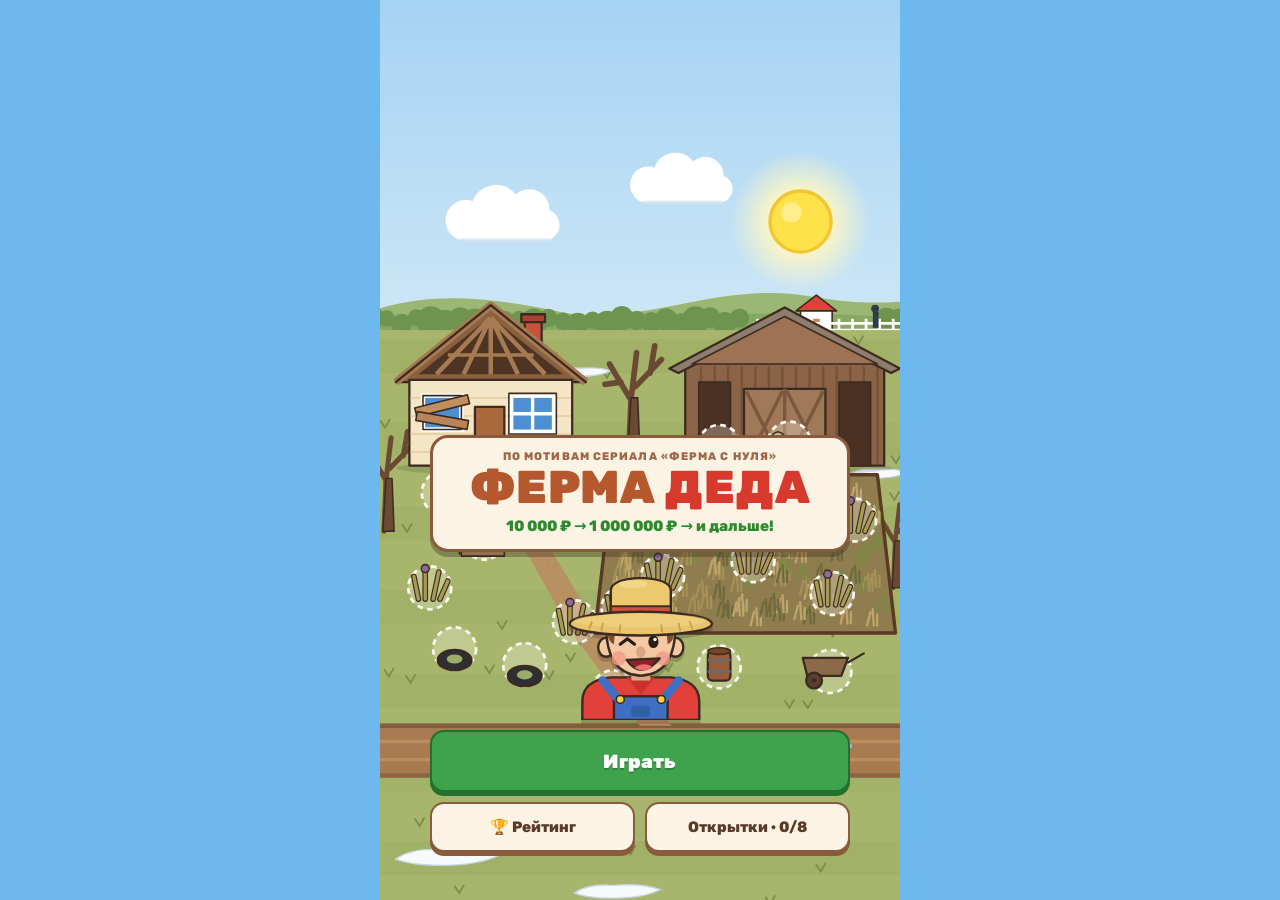
==== commit 11bd0676: "Ферма деда: прибавка за уровень растёт, окупаемость 10–60 мин, точные тапы - Доход уровня: прибавка " ====
--- a/NOXARGENT_STUDIO/apps/ferma-game/webapp/index.html
+++ b/NOXARGENT_STUDIO/apps/ferma-game/webapp/index.html
@@ -41,12 +41,7 @@
       <span class="bar-num" id="cleanNum">0%</span>
     </div>
     <!-- Быстрые кнопки -->
-    <div class="quick" id="quick">
-      <button class="qbtn" data-q="rating" aria-label="Рейтинг"><span>🏆</span><small>Рейтинг</small></button>
-      <button class="qbtn" data-q="cards" aria-label="Открытки"><span>🃏</span><small>Открытки</small></button>
-      <button class="qbtn" data-q="settings" aria-label="Настройки"><span>⚙️</span><small>Настройки</small></button>
-      <button class="qbtn" data-q="menu" aria-label="Меню"><span>🏠</span><small>Меню</small></button>
-    </div>
+    <div class="quick" id="quick"></div>
   </header>
 
   <!-- Помощник -->
--- a/NOXARGENT_STUDIO/apps/ferma-game/webapp/css/style.css
+++ b/NOXARGENT_STUDIO/apps/ferma-game/webapp/css/style.css
@@ -371,3 +371,85 @@
 .fi-card .todo.small li { justify-content: flex-start; }
 #app.info-view .helper { opacity: 0; pointer-events: none; transition: opacity .2s; }
 .helper { transition: opacity .2s; }
+
+/* ===== Рейтинг: закрыть, заглушка ===== */
+.sheet-head { display: flex; align-items: center; justify-content: space-between; gap: 8px; margin-bottom: 10px; }
+.sheet-head h2 { margin: 0; }
+.x-close { border: 2.5px solid var(--line); background: #fff; border-radius: 12px; padding: 8px 12px; font: inherit; font-weight: 900; font-size: 14px; color: var(--brown); box-shadow: 0 3px 0 rgba(59,42,31,.3); white-space: nowrap; }
+.x-close:active { transform: translateY(2px); box-shadow: 0 1px 0 rgba(59,42,31,.3); }
+.r-empty { flex: 1; display: flex; flex-direction: column; align-items: center; justify-content: center; text-align: center; gap: 6px; padding: 24px 12px; color: var(--brown); }
+.r-empty-ico { font-size: 54px; animation: bob 1.6s ease-in-out infinite; }
+.r-empty b { font-size: 19px; font-weight: 900; color: #b5582e; }
+.r-empty span { font-size: 14px; font-weight: 600; color: #6b5444; }
+
+/* ===== Подсказки фермера по центру ===== */
+#coach { position: absolute; inset: 0; z-index: 45; display: flex; align-items: center; justify-content: center; }
+#coach[hidden] { display: none; }
+.coach-dim { position: absolute; inset: 0; background: rgba(30,20,12,.55); }
+#coach.show .coach-dim { animation: fade .25s; }
+.coach-box { position: relative; display: flex; flex-direction: column; align-items: center; gap: 0; width: 100%; max-width: 420px; padding: 0 14px; }
+.coach-bubble { position: relative; width: 100%; background: var(--cream); border: 3px solid var(--line); border-radius: 18px; padding: 14px 16px 10px; box-shadow: 0 5px 0 rgba(59,42,31,.35); cursor: pointer; }
+#coach.show .coach-bubble { animation: pop .35s; }
+.coach-bubble::after { content: ""; position: absolute; left: 50%; bottom: -16px; transform: translateX(-50%); border: 14px solid transparent; border-top: 16px solid var(--line); border-bottom: 0; }
+.coach-bubble::before { content: ""; position: absolute; left: 50%; bottom: -11px; transform: translateX(-50%); border: 11px solid transparent; border-top: 13px solid var(--cream); border-bottom: 0; z-index: 1; }
+.coach-text { min-height: 66px; font-size: 18px; font-weight: 700; line-height: 1.4; color: var(--brown); }
+.coach-text b { color: var(--red); }
+.coach-foot { display: flex; align-items: center; justify-content: space-between; margin-top: 8px; }
+.coach-hint { font-size: 11.5px; font-weight: 800; color: #9a8670; text-transform: uppercase; letter-spacing: .05em; }
+.coach-skip { border: 2.5px solid var(--btn-dark); background: var(--btn); color: #fff; border-radius: 12px; padding: 8px 14px; font: inherit; font-weight: 900; font-size: 14px; box-shadow: 0 3px 0 var(--btn-dark); }
+.coach-skip:active { transform: translateY(2px); box-shadow: 0 1px 0 var(--btn-dark); }
+.coach-farmer { width: auto; height: 33vh; max-height: 300px; aspect-ratio: 190 / 200; margin-top: 18px; filter: drop-shadow(0 6px 0 rgba(0,0,0,.25)); animation: breathe 3.2s ease-in-out infinite; transform-origin: 50% 100%; }
+.coach-farmer svg { width: 100%; height: 100%; display: block; }
+#app.paused .helper { visibility: hidden; }
+
+/* Подсветка кнопки «Стройка» после уборки */
+#btnBuild.glow { animation: glowBtn 1.1s ease-in-out infinite; border-color: #e8a21a; }
+@keyframes glowBtn { 0%, 100% { box-shadow: 0 4px 0 var(--line), 0 0 0 0 rgba(255,210,63,.0); transform: scale(1); } 50% { box-shadow: 0 4px 0 var(--line), 0 0 0 8px rgba(255,210,63,.75); transform: scale(1.08); } }
+
+/* ===== Свежий сбор, задания дня, бонус за вход ===== */
+#ready .fresh .bob { filter: drop-shadow(0 0 6px rgba(255,226,74,1)); }
+.fresh-star { transform-box: fill-box; transform-origin: center; animation: spin 2.4s linear infinite; }
+@keyframes spin { to { transform: rotate(360deg) } }
+.daily { list-style: none; margin: 0 0 4px; padding: 0; }
+.daily li { display: flex; align-items: center; gap: 10px; padding: 9px 4px; border-bottom: 2px dashed #e3d3b4; }
+.dl-main { flex: 1; min-width: 0; font-weight: 800; color: var(--brown); font-size: 14.5px; }
+.dl-bar { height: 7px; border-radius: 4px; background: #eadcc0; margin-top: 5px; overflow: hidden; }
+.dl-bar i { display: block; height: 100%; background: #3fae4f; border-radius: 4px; }
+.daily li.claimed .dl-main { opacity: .55; }
+.dl-btn { min-height: 38px; padding: 0 12px; font-size: 13px; flex-direction: row; white-space: nowrap; }
+.dl-btn[disabled] { background: #cfc4ad; border-color: #a49579; box-shadow: 0 3px 0 #a49579; color: #fff; }
+.daily li.done .dl-btn { animation: readyPulse 1.4s ease-in-out infinite; }
+.dl-ok { color: var(--green); font-size: 20px; }
+#btnBook { position: relative; }
+#btnBook.has-dot::after { content: ""; position: absolute; top: 6px; right: 8px; width: 12px; height: 12px; border-radius: 50%; background: var(--red); border: 2px solid #fff; }
+.login-bonus { text-align: center; }
+.login-bonus .kicker { font-size: 11px; font-weight: 800; letter-spacing: .1em; color: var(--label); }
+.lb-days { display: grid; grid-template-columns: repeat(7, 1fr); gap: 4px; margin: 10px 0; }
+.lb-day { background: #fff; border: 2px solid var(--line); border-radius: 10px; padding: 4px 0; display: flex; flex-direction: column; align-items: center; font-weight: 900; color: var(--brown); }
+.lb-day span { font-size: 10px; color: var(--label); }
+.lb-day.got { background: #dff2d8; }
+.lb-day.now { background: #fff5d6; border-color: var(--gold); animation: pop .5s; }
+.vol-row input[type=range] { flex: 1; min-width: 0; accent-color: var(--btn); height: 28px; }
+.vol-row b { min-width: 42px; text-align: right; color: var(--gold); }
+
+/* ===== Отклик на тапы, сбор, пузыри ===== */
+#scene [data-tap], .qbtn, .dock .btn { touch-action: manipulation; -webkit-user-select: none; user-select: none; }
+#ready .hit { pointer-events: all; }
+#ready .full .bob { animation: bob 1.4s ease-in-out infinite, blink .8s steps(2, start) infinite; }
+@keyframes blink { 50% { opacity: .45 } }
+.fly-coin { position: absolute; z-index: 60; transform: translate(0, 0); margin: -12px 0 0 -30px; padding: 3px 8px; border-radius: 12px; background: #fff5d6;
+  border: 2px solid #e8a21a; color: #c47a0e; font-weight: 900; font-size: 14px; white-space: nowrap; pointer-events: none;
+  transition: transform .6s cubic-bezier(.45,-0.2,.6,1), opacity .6s ease-in; box-shadow: 0 2px 0 rgba(59,42,31,.25); }
+.chip.bump-chip { animation: chipBump .35s; }
+@keyframes chipBump { 50% { transform: scale(1.12); } }
+.skip-btn small { display: block; font-size: 11px; font-weight: 800; }
+.skip-btn.off { background: #c9bfae; border-color: #9c8f7a; box-shadow: 0 4px 0 #9c8f7a; color: #fff; }
+/* окно поверх, но нижняя панель и фермер видны (просто затемнены) */
+#layer.keep-ui { background: rgba(40,28,20,.5); padding-bottom: calc(96px + var(--safe-bot)); }
+.btn.wide.skip-btn { flex-direction: column; gap: 0; line-height: 1.15; }
+
+/* ===== Сезон и заставка ===== */
+.tag.wait { background: #e6f3d6; color: #4a7a2a; }
+/* «Начать заново» выше системной полоски телефона */
+.screen > .splash { padding-bottom: calc(32px + env(safe-area-inset-bottom, 0px)); }
+.splash .btn.ghost { margin-top: 6px; min-height: 48px; }
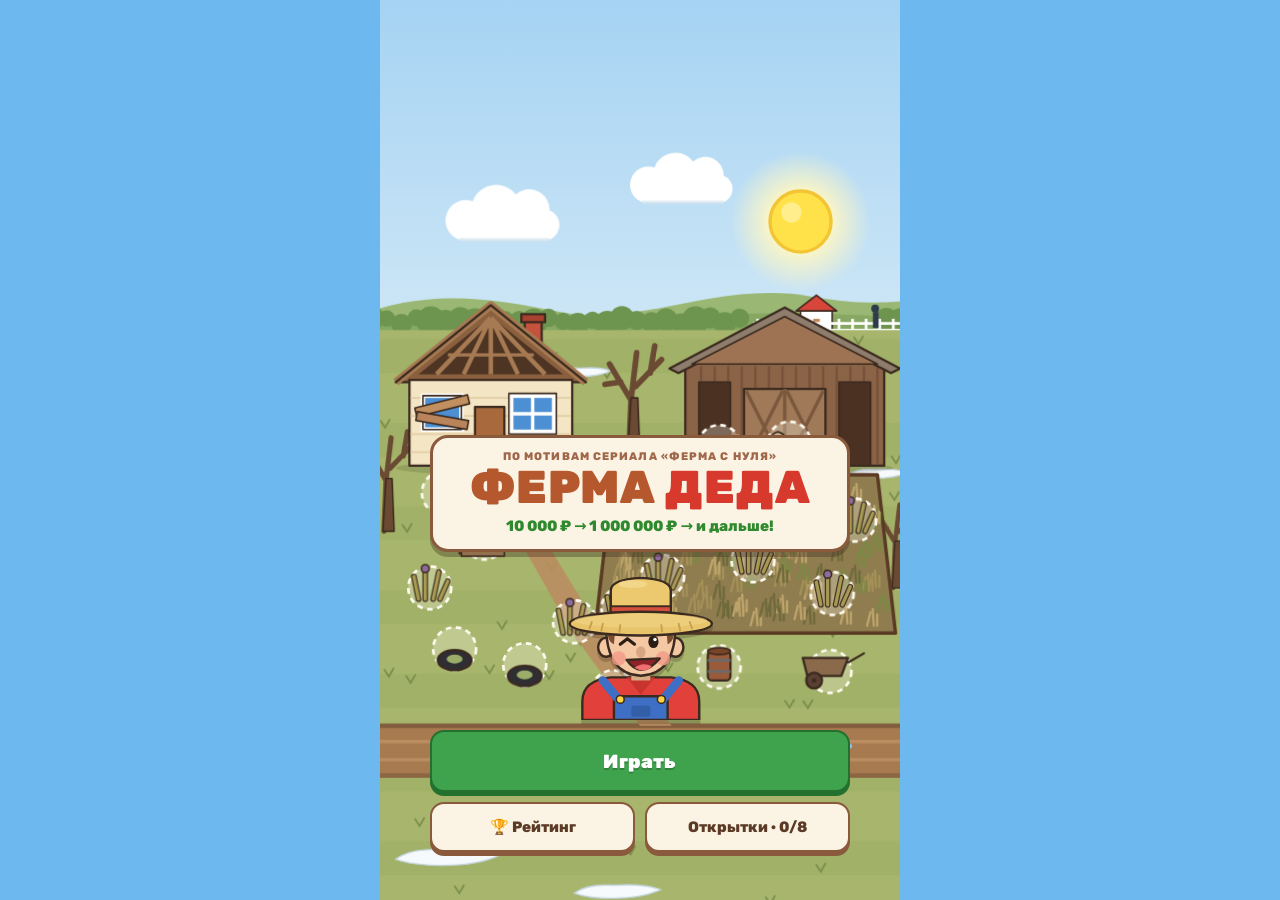
==== commit ab4431ae: "Ферма деда: сосед-соперник, щенок у крыльца, мини-игра «Рыбалка» Co-Authored-By: Claude Opus 5.5 <no" ====
--- a/NOXARGENT_STUDIO/apps/ferma-game/webapp/index.html
+++ b/NOXARGENT_STUDIO/apps/ferma-game/webapp/index.html
@@ -35,6 +35,11 @@
       <span class="track"><span class="fill" id="goalFill"></span><i></i><i></i><i></i></span>
       <span class="bar-num" id="goalNum">10 000 / 1 000 000 ₽</span>
     </div>
+    <div class="bar rival" id="rivalBar" hidden>
+      <span class="rv-me">Ты — <b id="rvMe">0</b></span>
+      <span class="track"><span class="fill" id="rvFill"></span></span>
+      <span class="rv-nb">Сосед — <b id="rvNb">0</b></span>
+    </div>
     <div class="bar clean" id="cleanBar">
       <span class="bar-lbl">ЧИСТОТА</span>
       <span class="track"><span class="fill" id="cleanFill"></span><i></i><i></i><i></i></span>
--- a/NOXARGENT_STUDIO/apps/ferma-game/webapp/css/style.css
+++ b/NOXARGENT_STUDIO/apps/ferma-game/webapp/css/style.css
@@ -453,3 +453,117 @@
 /* «Начать заново» выше системной полоски телефона */
 .screen > .splash { padding-bottom: calc(32px + env(safe-area-inset-bottom, 0px)); }
 .splash .btn.ghost { margin-top: 6px; min-height: 48px; }
+
+/* ===== Доска заказов, уровень фермы ===== */
+.lvl-pill { margin-right: auto; height: 50px; min-width: 64px; padding: 4px 8px; border-radius: 14px; border: 2.5px solid var(--line); background: rgba(251,243,227,.94);
+  box-shadow: 0 3px 0 rgba(59,42,31,.3); display: flex; flex-direction: column; align-items: center; justify-content: center; gap: 4px; }
+.lvl-pill b { font-size: 15px; font-weight: 900; color: #c47a0e; line-height: 1; }
+.lvl-track { width: 48px; height: 6px; border-radius: 3px; background: #eadcc0; overflow: hidden; }
+.lvl-track i { display: block; height: 100%; width: 0; background: #e8a21a; border-radius: 3px; transition: width .4s; }
+.ocard { background: #fff; border: 2.5px solid var(--line); border-radius: 14px; padding: 10px 12px; margin-bottom: 10px; }
+.ocard.big { background: #fff8e1; border-color: #e8a21a; box-shadow: 0 0 0 3px rgba(232,162,26,.25); }
+.ocard.done { border-color: var(--btn); background: #f3fbef; }
+.ocard.wait { opacity: .75; border-style: dashed; }
+.oh { display: flex; align-items: center; gap: 8px; font-size: 16px; color: var(--brown); }
+.oh em { margin-left: auto; font-style: normal; font-size: 11px; font-weight: 800; color: #c47a0e; text-transform: uppercase; }
+.oc { font-size: 22px; }
+.ois { display: grid; gap: 6px; margin: 8px 0; }
+.oi { display: grid; grid-template-columns: 26px 72px 1fr; align-items: center; gap: 6px; font-weight: 800; color: var(--brown); }
+.oe { font-size: 20px; }
+.ob { height: 9px; border-radius: 5px; background: #eadcc0; overflow: hidden; }
+.ob i { display: block; height: 100%; background: #3fae4f; border-radius: 5px; }
+.or { display: flex; align-items: baseline; gap: 6px; font-weight: 800; color: var(--brown); margin-bottom: 8px; }
+.or b { color: var(--gold); font-size: 18px; }
+.ox { margin-left: auto; color: #c47a0e; }
+.ocard .btn.wide { min-height: 46px; }
+.ocard:not(.done) .btn.primary { background: #cfc4ad; border-color: #a49579; box-shadow: 0 4px 0 #a49579; }
+.btn.ghost-dark { background: transparent; box-shadow: none; border-color: #c9b48e; color: #8a7460; font-size: 13px; flex: .7; }
+.lvl-big { font-size: 64px; font-weight: 900; color: #e8a21a; text-shadow: 0 3px 0 rgba(59,42,31,.25); }
+.board-badge { animation: pulse 1.2s ease-in-out infinite; transform-box: fill-box; transform-origin: center; }
+
+/* ===== Дом деда ===== */
+.interior { width: 100%; display: block; border: 3px solid var(--line); border-radius: 14px; margin-bottom: 10px; }
+.house-steps { display: grid; grid-template-columns: repeat(5, 1fr); gap: 5px; margin-bottom: 10px; }
+.hs { background: #fff; border: 2px solid #d8c6a4; border-radius: 10px; padding: 5px 2px; display: flex; flex-direction: column; align-items: center; font-weight: 900; color: var(--brown); }
+.hs span { font-size: 18px; } .hs small { font-size: 10px; font-weight: 800; color: var(--label); }
+.hs.ok { background: #dff2d8; border-color: var(--btn); color: var(--green); }
+.hs.now { border-color: var(--gold); background: #fff5d6; }
+.letters { display: grid; gap: 6px; }
+.letter-row { display: flex; align-items: center; gap: 8px; width: 100%; text-align: left; background: #fffaf0; border: 2px solid var(--line); border-radius: 12px; padding: 10px 12px; font: inherit; color: var(--brown); font-size: 14px; min-height: 46px; }
+.letter-row span { margin-left: auto; font-size: 12px; font-weight: 800; color: var(--label); }
+.letter-row.locked { opacity: .55; border-style: dashed; }
+.kicker-light { color: #fff; font-weight: 900; letter-spacing: .1em; font-size: 12px; text-shadow: 0 1px 2px rgba(0,0,0,.5); }
+.house-card { border-color: #e8a21a; background: #fff8e1; }
+
+/* ===== Локации: полоска ◀ ▶, карта, праздник ===== */
+.locnav { display: flex; justify-content: center; align-items: center; gap: 6px; pointer-events: auto; }
+.locnav button { border: 2.5px solid var(--line); background: rgba(251,243,227,.95); box-shadow: 0 3px 0 rgba(59,42,31,.3); color: var(--brown); font: inherit; font-weight: 900; touch-action: manipulation; }
+.locnav .ln-arrow { width: 40px; height: 34px; border-radius: 12px; font-size: 14px; padding: 0; }
+.locnav .ln-name { position: relative; height: 34px; border-radius: 17px; padding: 0 14px; font-size: 14px; display: flex; align-items: center; gap: 6px; min-width: 150px; justify-content: center; }
+.locnav button:active { transform: translateY(2px); box-shadow: 0 1px 0 rgba(59,42,31,.3); }
+.ln-dot { position: absolute; top: -4px; right: -4px; width: 12px; height: 12px; border-radius: 50%; background: #3fae4f; border: 2px solid #fff; animation: pop 1.2s infinite alternate; }
+#app.clean-phase .locnav { display: none; }
+#scene.slide-l { animation: slideL .32s cubic-bezier(.2,.8,.2,1); }
+#scene.slide-r { animation: slideR .32s cubic-bezier(.2,.8,.2,1); }
+@keyframes slideL { from { transform: translateX(40px); opacity: .3; } to { transform: none; opacity: 1; } }
+@keyframes slideR { from { transform: translateX(-40px); opacity: .3; } to { transform: none; opacity: 1; } }
+.mcard { display: flex; gap: 10px; background: #fff8ea; border: 2.5px solid var(--line); border-radius: 14px; padding: 8px; margin-bottom: 10px; }
+.mcard.here { border-color: #3fae4f; box-shadow: 0 0 0 3px rgba(63,174,79,.25); }
+.mcard .mart { position: relative; width: 116px; flex: none; }
+.map-art { width: 100%; display: block; border-radius: 10px; }
+.mcard.locked .map-art { filter: grayscale(.85) brightness(.9); }
+.mlock { position: absolute; inset: 0; display: grid; place-items: center; font-size: 30px; }
+.mtext { display: flex; flex-direction: column; gap: 3px; min-width: 0; flex: 1; }
+.mtext b { font-size: 16px; color: var(--brown); }
+.mtext small { font-size: 12px; color: #8a7660; font-weight: 600; line-height: 1.25; }
+.mstat { font-size: 12px; font-weight: 800; color: #2f8a2f; } .mstat em { color: #d8392d; font-style: normal; }
+.mgoal { font-size: 12px; font-weight: 800; color: #b0662a; }
+.mhere { font-size: 12px; font-weight: 900; color: #3fae4f; }
+.mtext .btn { min-height: 36px; padding: 0 12px; font-size: 14px; flex-direction: row; align-self: flex-start; }
+.mletter { align-self: flex-start; border: 0; background: none; color: var(--brown); font: inherit; font-size: 12px; font-weight: 800; text-decoration: underline; padding: 2px 0; }
+.loc-tag { display: inline-block; font-size: 12px; font-weight: 800; color: #2f6fb5; margin: -2px 0 4px; }
+.loc-big { display: flex; flex-direction: column; align-items: center; gap: 6px; margin: 6px 0 10px; }
+.loc-big .map-art { width: 200px; border: 3px solid #fff; box-shadow: 0 4px 0 rgba(0,0,0,.2); }
+.loc-big b { font-size: 24px; color: #fff; text-shadow: 0 2px 0 rgba(0,0,0,.35); }
+.mill-blades { transform-box: view-box; transform-origin: 386px 296px; animation: spin 9s linear infinite; }
+@keyframes spin { to { transform: rotate(360deg); } }
+.ripples path { animation: ripple 3s ease-in-out infinite alternate; }
+@keyframes ripple { to { transform: translateX(8px); } }
+
+/* ===== Сосед-соперник ===== */
+.bar.rival { pointer-events: auto; height: 24px; gap: 6px; padding: 2px 10px; }
+.bar.rival[hidden] { display: none; }
+.rv-me, .rv-nb { font-size: 11px; font-weight: 800; white-space: nowrap; color: var(--ink); }
+.rv-me b { color: #2f8a2f; } .rv-nb b { color: #c8362b; }
+.bar.rival .track { background: #f1b3a8; }
+.bar.rival .fill { background: #3fae4f; min-width: 4px; }
+.bar.rival.ahead .rv-me::before { content: "🏁 "; }
+
+/* ===== Щенок ===== */
+#dog .dog-tail { transform-box: fill-box; transform-origin: 0% 100%; animation: wag .5s ease-in-out infinite alternate; }
+#dog.dog-happy .dog-tail { animation-duration: .18s; }
+@keyframes wag { from { transform: rotate(-14deg); } to { transform: rotate(16deg); } }
+#dog .dog-ask { animation: pop 1s ease-in-out infinite alternate; transform-box: fill-box; transform-origin: center; }
+#dog .hearts text { animation: floatUp 2s ease-in-out infinite; }
+@keyframes floatUp { 0% { transform: translateY(4px); opacity: .2; } 50% { opacity: 1; } 100% { transform: translateY(-8px); opacity: 0; } }
+.dog-dialog input { width: 100%; box-sizing: border-box; font: inherit; font-weight: 800; font-size: 18px; text-align: center; padding: 10px; border: 2.5px solid var(--line); border-radius: 12px; margin: 6px 0 12px; color: var(--brown); background: #fff; }
+.dog-pic { font-size: 54px; text-align: center; line-height: 1.1; }
+
+/* ===== Рыбалка ===== */
+.fish-intro { text-align: center; }
+.fish-intro .fi-art { font-size: 56px; }
+.fish-intro p { color: var(--brown); font-weight: 600; }
+.fish-intro .tags { justify-content: center; margin: 6px 0; }
+.fish-game { width: min(360px, 94vw); background: var(--cream); border: 3px solid var(--line); border-radius: 18px; padding: 10px; box-shadow: 0 6px 0 rgba(0,0,0,.2); touch-action: none; -webkit-user-select: none; user-select: none; }
+.fg-top { display: flex; align-items: center; gap: 10px; font-weight: 900; color: var(--brown); font-size: 18px; margin-bottom: 8px; }
+.fg-time { flex: 1; height: 10px; border-radius: 5px; background: #eadcc0; overflow: hidden; }
+.fg-time i { display: block; height: 100%; width: 100%; background: linear-gradient(90deg, #e8a21a, #3fae4f); }
+.fg-pond { width: 100%; display: block; border-radius: 12px; border: 2.5px solid var(--line); }
+.fg-hint { text-align: center; font-weight: 900; color: var(--brown); margin: 8px 0 2px; font-size: 16px; }
+#fgBob .bob { transition: transform .12s; }
+#fgBob.nib .bob { animation: nib .35s ease-in-out; }
+#fgBob.bite .bob { transform: translateY(9px) scale(.9); animation: bite .25s ease-in-out infinite alternate; }
+#fgBob.bite .bang { opacity: 1; }
+@keyframes nib { 30% { transform: translateY(3px) rotate(-8deg); } 70% { transform: translateY(-1px) rotate(6deg); } }
+@keyframes bite { from { transform: translateY(7px) scale(.92); } to { transform: translateY(11px) scale(.86); } }
+.fish-res h3 { text-align: center; }
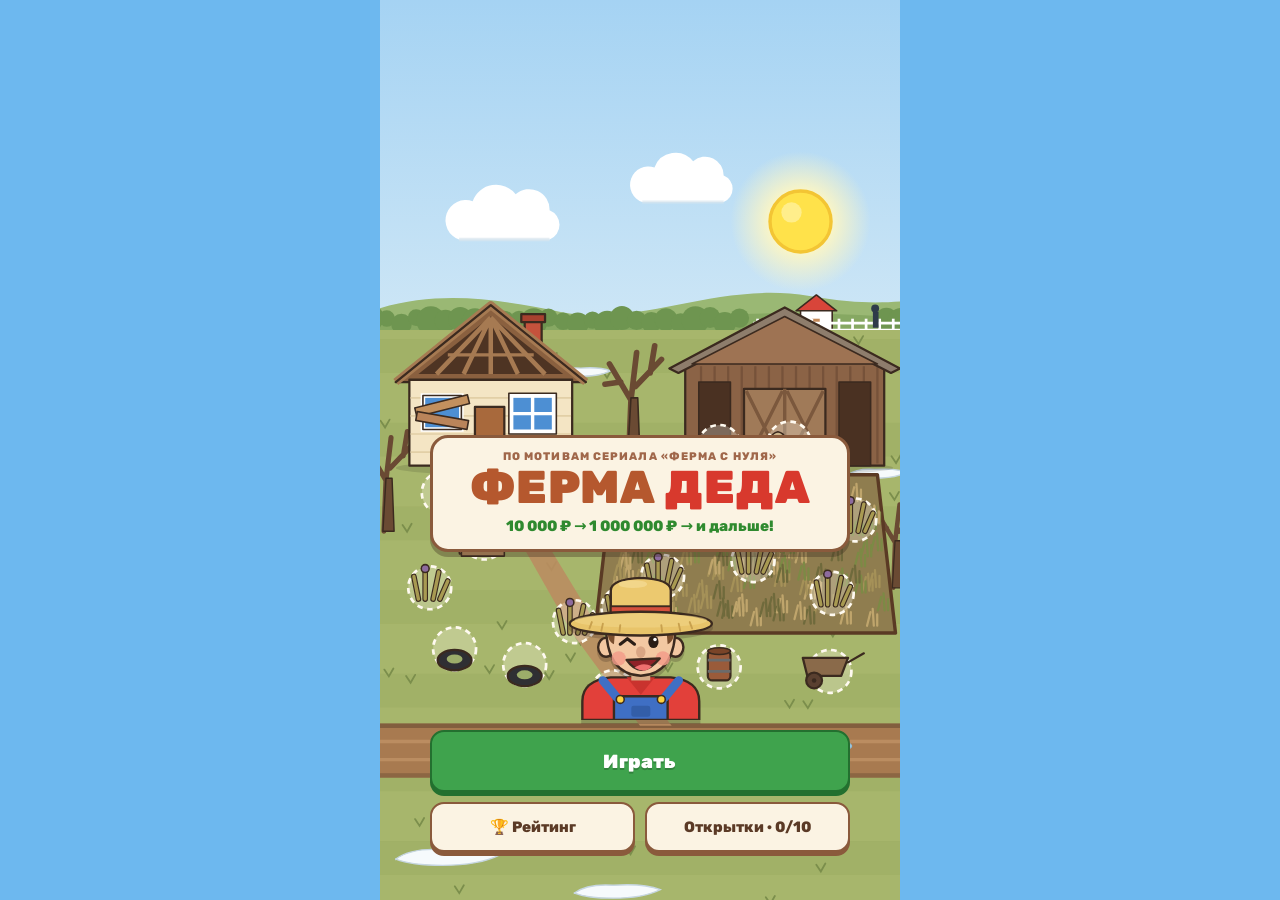
==== commit 88cf1af8: "Ферма: счастливый час, бустеры, сундучок, капуста, доски заказов на всех локациях, легче новичкам, п" ====
--- a/NOXARGENT_STUDIO/apps/ferma-game/webapp/index.html
+++ b/NOXARGENT_STUDIO/apps/ferma-game/webapp/index.html
@@ -40,6 +40,7 @@
       <span class="track"><span class="fill" id="rvFill"></span></span>
       <span class="rv-nb">Сосед — <b id="rvNb">0</b></span>
     </div>
+    <div class="fxbar" id="fxBar" hidden></div>
     <div class="bar clean" id="cleanBar">
       <span class="bar-lbl">ЧИСТОТА</span>
       <span class="track"><span class="fill" id="cleanFill"></span><i></i><i></i><i></i></span>
@@ -54,6 +55,9 @@
     <div class="farmer" id="farmer"></div>
     <div class="bubble" id="bubble"></div>
   </div>
+
+  <!-- Сундучок за время в игре (появляется каждые 10 минут активной игры) -->
+  <button class="chest-btn" id="chestBtn" hidden aria-label="Сундучок за время в игре"><span>🎁</span><small>Сундучок!</small></button>
 
   <!-- Нижняя панель -->
   <nav class="dock">
--- a/NOXARGENT_STUDIO/apps/ferma-game/webapp/css/style.css
+++ b/NOXARGENT_STUDIO/apps/ferma-game/webapp/css/style.css
@@ -14,8 +14,9 @@
   --red: #d8392d;
   --sky: #55b0f1;
   --font: "Rubik", system-ui, -apple-system, "Segoe UI", Roboto, sans-serif;
-  --safe-top: env(safe-area-inset-top, 0px);
-  --safe-bot: env(safe-area-inset-bottom, 0px);
+  /* отступы: вырез/статус-бар телефона и кнопки Telegram в полноэкранном режиме (--tg-top/--tg-bot ставит app.js) */
+  --safe-top: max(env(safe-area-inset-top, 0px), var(--tg-top, 0px));
+  --safe-bot: max(env(safe-area-inset-bottom, 0px), var(--tg-bot, 0px));
 }
 * { box-sizing: border-box; -webkit-tap-highlight-color: transparent; }
 [hidden] { display: none !important; }
@@ -23,7 +24,7 @@
   user-select: none; -webkit-user-select: none; overscroll-behavior: none; touch-action: manipulation; }
 button { font: inherit; color: inherit; cursor: pointer; }
 
-#app { position: relative; height: 100vh; height: var(--tg-viewport-stable-height, 100dvh); max-width: 520px; margin: 0 auto; overflow: hidden; }
+#app { position: relative; height: 100vh; height: 100dvh; height: var(--app-h, 100dvh); /* --app-h — текущая высота окна (JS), не «стабильная» высота Telegram: после сворачивания она застревает */ max-width: 520px; margin: 0 auto; overflow: hidden; }
 /* Ферма листается вертикально; шапка, помощник и нижние кнопки — поверх, на месте */
 .farm-scroll { position: absolute; inset: 0; overflow-y: auto; overflow-x: hidden; -webkit-overflow-scrolling: touch; overscroll-behavior: contain; scrollbar-width: thin; scrollbar-color: rgba(59,42,31,.35) transparent; }
 .farm-scroll::-webkit-scrollbar { width: 5px; } .farm-scroll::-webkit-scrollbar-thumb { background: rgba(59,42,31,.35); border-radius: 3px; }
@@ -31,7 +32,7 @@
 .farm-spacer { height: calc(96px + var(--safe-bot)); background: var(--meadow, #8dc95a); }
 
 /* ---------- HUD ---------- */
-.hud { position: absolute; left: 0; right: 0; top: 0; padding: calc(8px + var(--safe-top)) 10px 0; display: grid; gap: 6px; pointer-events: none; z-index: 5; }
+.hud { position: absolute; left: 0; right: 0; top: 0; padding: calc(6px + var(--safe-top)) 10px 0; display: grid; gap: 6px; pointer-events: none; z-index: 5; }
 .chips { display: grid; grid-template-columns: 1.25fr 1.2fr .8fr .8fr; gap: 6px; }
 .chip, .bar { background: var(--cream); border: 2.5px solid var(--line); border-radius: 10px; box-shadow: 0 2px 0 rgba(59,42,31,.25); }
 .chip { display: flex; flex-direction: column; align-items: center; padding: 3px 4px 4px; min-width: 0; }
@@ -567,3 +568,149 @@
 @keyframes nib { 30% { transform: translateY(3px) rotate(-8deg); } 70% { transform: translateY(-1px) rotate(6deg); } }
 @keyframes bite { from { transform: translateY(7px) scale(.92); } to { transform: translateY(11px) scale(.86); } }
 .fish-res h3 { text-align: center; }
+.money-line { font-size: 14px; line-height: 1.3; overflow-wrap: anywhere; }
+.money-line b { white-space: nowrap; }
+.note.light { color: rgba(255,255,255,.75); margin-top: 10px; }
+.sheet .sheet-head h2 { font-size: 22px; min-width: 0; }
+
+/* ===== Работники ===== */
+.wcard .w-row { display: flex; align-items: center; gap: 10px; margin-bottom: 6px; }
+.w-portrait { width: 64px; height: 64px; flex: none; border-radius: 50%; border: 2.5px solid var(--line); background: #bfe3fb; }
+.wcard .w-txt h3 { margin: 0; }
+.wcard .w-txt small { font-size: 12px; font-weight: 700; color: #8a7660; }
+.w-on { color: #2f8a2f; }
+.wcard.on { border-color: #3fae4f; box-shadow: 0 0 0 3px rgba(63,174,79,.18); }
+.wcard.lock .w-portrait { filter: grayscale(.8); opacity: .7; }
+.ledger td small { display: block; font-size: 10px; color: #9a8670; font-weight: 600; }
+.worker-fig { cursor: pointer; }
+
+/* ===== Рыбалка v2 ===== */
+.fish-badge.ready rect { fill: #2f6fb5; }
+.fish-badge.ready text { fill: #fff; }
+.fish-badge.ready { animation: pop 1s ease-in-out infinite alternate; transform-box: fill-box; transform-origin: center; }
+.fish-wait { font-size: 18px; font-weight: 800; color: var(--brown); margin: 6px 0; }
+.fish-wait b { font-size: 26px; color: #2f6fb5; font-variant-numeric: tabular-nums; }
+.fish-uk { display: block; margin: 8px 0; }
+.fish-table { list-style: none; padding: 0; margin: 10px 0; text-align: left; }
+.fish-table li { display: flex; align-items: center; gap: 10px; padding: 4px 6px; border-bottom: 2px dashed #e3d3b4; font-weight: 800; color: var(--brown); }
+.fish-table li span { flex: 1; } .fish-table em { font-style: normal; font-size: 11px; color: #c8362b; }
+.fish-table li b { color: var(--gold); white-space: nowrap; }
+.rod-line { display: flex; align-items: center; gap: 8px; flex-wrap: wrap; justify-content: center; font-weight: 700; color: var(--brown); font-size: 14px; margin: 6px 0; }
+.rod-line .btn { min-height: 34px; padding: 0 12px; font-size: 13px; flex-direction: row; }
+.fish-pic { display: flex; justify-content: center; margin-bottom: 4px; }
+.fish-res h3 { text-align: center; } .fish-res em.rare { font-style: normal; font-size: 14px; color: #c8362b; vertical-align: middle; }
+.rod-line { flex-direction: column; gap: 6px; }
+.goal.need-lvl .fill { background: linear-gradient(90deg, #f2b632, #e8a21a); }
+.goal-st { display: block; color: #b0662a; font-weight: 800; font-size: 12.5px; }
+.goal-hint { display: block; font-size: 11.5px; font-weight: 600; color: #8a7660; line-height: 1.3; margin-top: 2px; }
+.fi-goal { background: #fff8ea; border: 2px dashed #e3d3b4; border-radius: 10px; padding: 8px 10px; margin-bottom: 8px; }
+.w-up { font-size: 12px !important; color: #8a7660 !important; margin-top: -6px !important; }
+#app.info-view .locnav { display: none; }
+.fish-badge.ready { animation: fishPulse .9s ease-in-out infinite alternate; }
+@keyframes fishPulse { from { transform: scale(1); } to { transform: scale(1.1); } }
+/* 5 быстрых кнопок + уровень помещаются в 375 px */
+.quick { gap: 5px; }
+.qbtn { width: 52px; }
+.qbtn small { font-size: 8.5px; letter-spacing: -.01em; }
+.lvl-pill { min-width: 60px; padding: 4px 6px; }
+@media (max-width: 370px) { .qbtn { width: 49px; } .qbtn small { font-size: 8px; } .lvl-pill { min-width: 54px; } .quick { gap: 4px; } }
+.sheet .sheet-head h2 { font-size: 21px; line-height: 1.1; }
+/* счётчик заказа не наезжает на полоску, даже «12 853/12 855» */
+.oi { grid-template-columns: 26px max-content minmax(40px, 1fr); }
+.oi .on { white-space: nowrap; font-variant-numeric: tabular-nums; font-size: 14px; }
+
+/* ===== Магазин за звёзды ===== */
+.shop-row { position: relative; display: flex; align-items: center; gap: 10px; background: #fff8ea; border: 2.5px solid var(--line); border-radius: 14px; padding: 8px 10px; margin-bottom: 8px; }
+.shop-row.best { border-color: #e8a21a; box-shadow: 0 0 0 3px rgba(232,162,26,.2); }
+.sh-e { font-size: 28px; width: 36px; text-align: center; flex: none; }
+.sh-t { flex: 1; min-width: 0; display: flex; flex-direction: column; gap: 2px; }
+.sh-t b { font-size: 15px; color: var(--brown); }
+.sh-t small { font-size: 12px; font-weight: 600; color: #8a7660; line-height: 1.25; }
+.pk-sum { color: #2f8a2f; font-size: 13px; }
+.sh-btn { min-height: 40px; padding: 0 12px; font-size: 15px; flex: none; flex-direction: row; white-space: nowrap; }
+.sh-btn[disabled] { opacity: .45; }
+.pk-badge { position: absolute; top: -9px; right: 10px; background: #e8a21a; color: #fff; font-size: 11px; font-weight: 900; padding: 1px 8px; border-radius: 8px; border: 2px solid #fff; }
+.warn-test { color: #c8362b !important; font-weight: 800; }
+.star-row { margin-top: 10px; }
+.star-mini { min-height: 36px; padding: 0 14px; font-size: 14px; margin: 4px auto 6px; flex-direction: row; display: flex; }
+.buy-dlg h3, .buy-dlg p { text-align: center; }
+/* рейтинг */
+.r-badge { display: inline-block; font-size: 10px; font-weight: 800; color: #b0662a; background: #fff3d6; border: 1.5px solid #e8c27a; border-radius: 8px; padding: 0 5px; margin-left: 5px; vertical-align: middle; white-space: nowrap; }
+.r-winner { background: #fff3d6; border: 2px solid #e8a21a; border-radius: 12px; padding: 8px 10px; margin-bottom: 10px; font-weight: 700; color: var(--brown); text-align: center; }
+/* ===== Подписка на канал ===== */
+.sub-gate { text-align: center; }
+.sub-gate .sg-farmer { width: 120px; height: 126px; margin: -6px auto 4px; }
+.sub-gate .sg-farmer svg { width: 100%; height: 100%; }
+.sub-gate .btn { margin-top: 8px; }
+/* ===== Рейтинг: неделя / месяц / всё время ===== */
+.tabs.tabs3 button { flex: 1; padding-left: 6px; padding-right: 6px; }
+.r-timer { text-align: center; font-weight: 800; color: var(--brown); font-size: 13.5px; margin: 0 0 8px; }
+.r-timer b { color: #c8362b; }
+.r-top li, .r-me li { align-items: center; }
+.r-prize { display: inline-flex; flex-direction: column; align-items: center; justify-content: center; min-width: 38px; margin-left: auto; margin-right: 6px; font-size: 16px; line-height: 1; border: 0; background: none; padding: 0; font-family: inherit; color: var(--brown); }
+.r-prize small { font-size: 9px; font-weight: 900; color: #b0662a; margin-top: 1px; }
+.r-prize.nft small { color: #2f6fb5; }
+.r-prize .gift-ico { width: 24px; height: 24px; }
+.r-plaque { display: flex; align-items: center; gap: 10px; width: 100%; text-align: left; background: linear-gradient(90deg, #e9f3ff, #fff8ea); border: 2.5px solid #4a90d9; border-radius: 14px; padding: 8px 10px; margin-bottom: 10px; font: inherit; color: var(--brown); }
+.r-plaque .pl-pic { width: 48px; height: 48px; flex: none; border-radius: 10px; background: #cfe5fb; overflow: hidden; display: grid; place-items: center; }
+.r-plaque .pl-pic img { width: 100%; height: 100%; object-fit: cover; }
+.r-plaque small { display: block; color: #2f6fb5; font-weight: 800; font-size: 12px; }
+.r-winner .rw-t { font-size: 11px; font-weight: 900; letter-spacing: .04em; color: #b0662a; text-transform: uppercase; margin-bottom: 2px; }
+.r-winner div { font-size: 13px; }
+.nft-modal { position: absolute; inset: 0; background: rgba(0,0,0,.45); display: grid; place-items: center; padding: 16px; z-index: 30; }
+.nft-dlg { text-align: center; max-width: 340px; }
+.nft-pic { width: 160px; height: 160px; margin: 0 auto 8px; border-radius: 18px; background: #cfe5fb; overflow: hidden; display: grid; place-items: center; }
+.nft-pic img { width: 100%; height: 100%; object-fit: cover; }
+.nft-pic .gift-ico { width: 110px; height: 110px; }
+.nft-dlg .btn { margin-top: 8px; }
+.r-top li, .r-me li { grid-template-columns: 34px minmax(0, 1fr) auto auto; }
+.r-prize { margin: 0; }
+.r-plaque .pl-pic { position: relative; }
+.r-plaque .pl-pic .gift-ico { width: 38px; height: 38px; }
+.r-plaque .pl-pic img { position: absolute; inset: 0; }
+/* ===== Плюсики на панели ===== */
+.chip { position: relative; }
+.chip-plus { position: absolute; top: -7px; right: -6px; width: 20px; height: 20px; border-radius: 50%; padding: 0; border: 2px solid #1f5e2a; background: #3fa34d; color: #fff;
+  font: 900 15px/1 Rubik, sans-serif; display: grid; place-items: center; pointer-events: auto; box-shadow: 0 2px 0 rgba(59,42,31,.3); touch-action: manipulation; }
+.chip-plus::after { content: ""; position: absolute; inset: -9px; }            /* палец попадает легче, а кружок маленький */
+.chip-plus:active { transform: translateY(1px); }
+#app.clean-phase .chip-plus { display: none; }
+.lvl-pill { position: relative; }
+.lvl-pill .plus { position: absolute; top: -7px; right: -6px; width: 20px; height: 20px; border-radius: 50%; border: 2px solid #1f5e2a; background: #3fa34d; color: #fff;
+  font: 900 15px/16px Rubik, sans-serif; text-align: center; box-shadow: 0 2px 0 rgba(59,42,31,.3); }
+.lvl-pill .plus::after { content: ""; position: absolute; inset: -9px; }
+.fish-wrap.ready .fish-plus { display: none; }
+.flash { animation: flashCard 1.4s ease-out; }
+@keyframes flashCard { 0%, 40% { box-shadow: 0 0 0 4px rgba(63,174,79,.6); } 100% { box-shadow: 0 0 0 0 rgba(63,174,79,0); } }
+.w-btns { gap: 8px; }
+.w-btns .btn { flex: 1; }
+.star-btn { background: #fff3d6; border-color: #e8a21a; color: #8a5a00; font-weight: 900; }
+.sub-gate h3 { font-size: 19px; line-height: 1.25; }
+.sg-list { display: flex; flex-direction: column; gap: 8px; margin: 10px 0 6px; text-align: left; }
+.sg-row { display: flex; align-items: center; gap: 8px; background: #fff8ea; border: 2.5px solid #e3d3b4; border-radius: 14px; padding: 8px 10px; }
+.sg-row.ok { border-color: #3fae4f; background: #eef9ea; }
+.sg-row b { flex: 1; font-size: 14px; color: var(--brown); }
+.sg-mark { font-size: 18px; }
+.sg-btn { min-height: 38px; padding: 0 12px; font-size: 14px; flex: none; flex-direction: row; margin-top: 0 !important; }
+.sg-done { font-size: 12px; font-weight: 900; color: #2f8a2f; }
+
+/* полноэкранный режим Telegram: шторки не залезают под кнопки «✕» и «⌄ ⋮» */
+.sheet { max-height: calc(100% - var(--safe-top) - 12px); }
+#layer.sheet-wrap { padding-top: var(--safe-top); }
+/* компактная плашка локаций: только стрелки и название */
+.locnav { gap: 4px; }
+.locnav .ln-arrow { width: 34px; height: 30px; border-radius: 10px; font-size: 13px; }
+.locnav .ln-name { height: 30px; min-width: 0; padding: 0 12px; font-size: 13.5px; border-radius: 15px; }
+/* ===== Счастливый час, бустеры, сундучок ===== */
+.fxbar { display: flex; flex-wrap: nowrap; overflow: hidden; justify-content: safe center; gap: 4px; pointer-events: none; }
+.fxbar[hidden] { display: none; }
+.fx { flex: none; background: var(--cream); border: 2px solid var(--line); border-radius: 12px; padding: 1px 7px; font-size: 11px; font-weight: 900; color: var(--brown); white-space: nowrap; box-shadow: 0 2px 0 rgba(59,42,31,.2); }
+.fx.hh { background: #ffe1c2; border-color: #d8641e; color: #a8440c; }
+.fx.bs { background: #e9f3ff; border-color: #4a90d9; color: #2f5f9a; }
+.fx.nb { background: #eef9ea; border-color: #3fae4f; color: #2f7a35; }
+.chest-btn { position: absolute; right: 10px; bottom: calc(96px + var(--safe-bot)); z-index: 6; width: 64px; height: 64px; border-radius: 18px; border: 2.5px solid var(--line);
+  background: #fff3d6; box-shadow: 0 3px 0 rgba(59,42,31,.3); display: flex; flex-direction: column; align-items: center; justify-content: center; padding: 0; animation: pop 1s ease-in-out infinite alternate; }
+.chest-btn[hidden] { display: none; }
+.chest-btn span { font-size: 28px; line-height: 1; }
+.chest-btn small { font-size: 9.5px; font-weight: 900; color: var(--brown); }
+.chest-dlg h3, .chest-dlg p { text-align: center; }
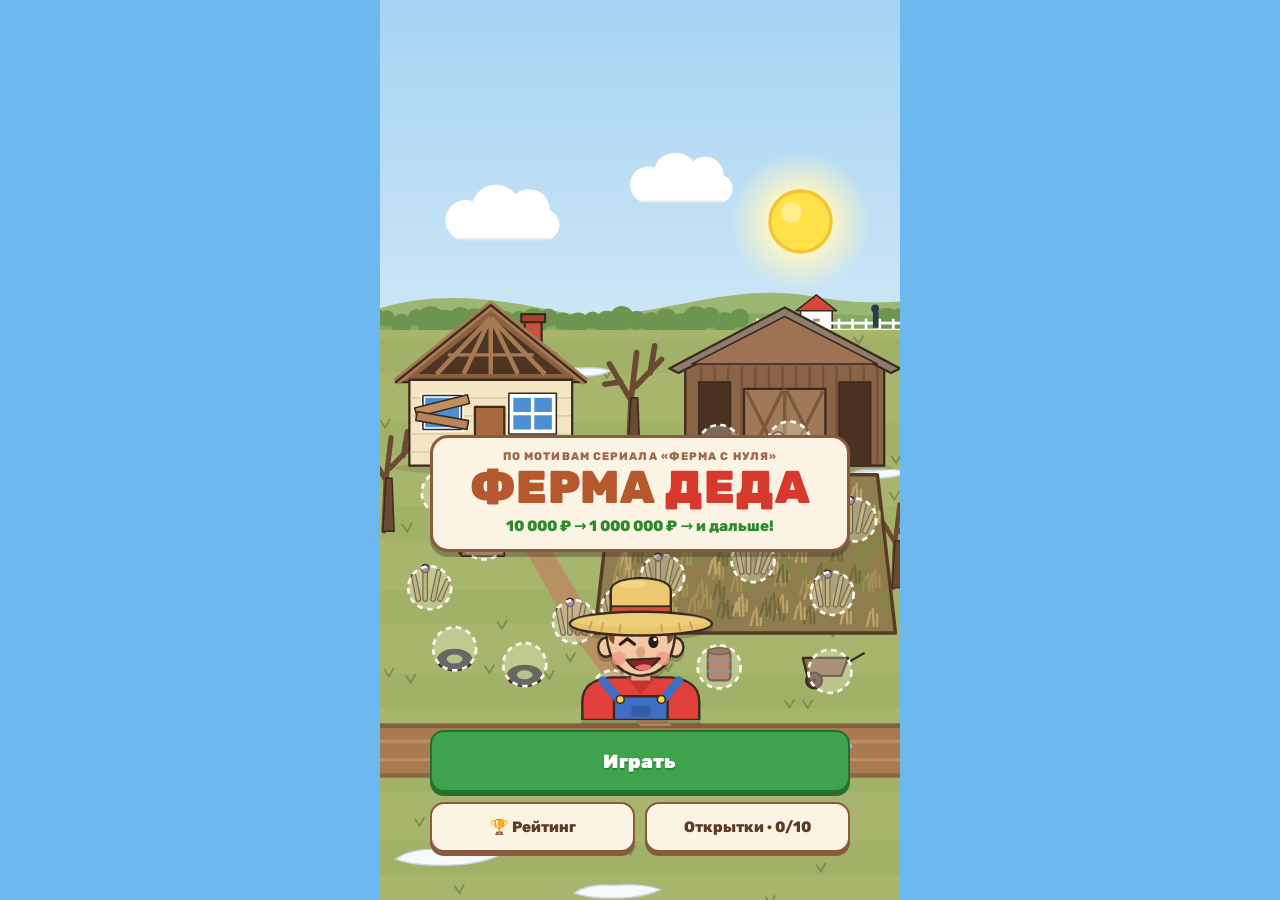
==== commit 15ff3e1e: "Ферма: слой анимаций и общий цикл кадров (меньше лагов), экономия батареи, товары фермы, морковь, до" ====
--- a/NOXARGENT_STUDIO/apps/ferma-game/webapp/index.html
+++ b/NOXARGENT_STUDIO/apps/ferma-game/webapp/index.html
@@ -16,7 +16,11 @@
   <!-- Сцена фермы -->
   <!-- Ферму можно листать: шапка и нижние кнопки стоят на месте -->
   <div class="farm-scroll" id="farmScroll">
-    <svg id="scene" viewBox="0 0 460 890" preserveAspectRatio="xMidYMax slice" xmlns="http://www.w3.org/2000/svg"></svg>
+    <!-- Сцена = статичная ферма (#scene) + слой анимаций поверх (#anim, свой GPU-слой) -->
+    <div class="stage" id="stage">
+      <svg id="scene" viewBox="0 0 460 890" preserveAspectRatio="xMidYMax slice" xmlns="http://www.w3.org/2000/svg"></svg>
+      <svg id="anim" viewBox="0 0 460 890" preserveAspectRatio="xMidYMax slice" xmlns="http://www.w3.org/2000/svg" aria-hidden="true"></svg>
+    </div>
     <!-- Под фермой: листай вниз -->
     <section class="farm-info" id="farmInfo"></section>
     <div class="farm-spacer"></div>
@@ -35,10 +39,14 @@
       <span class="track"><span class="fill" id="goalFill"></span><i></i><i></i><i></i></span>
       <span class="bar-num" id="goalNum">10 000 / 1 000 000 ₽</span>
     </div>
+    <div class="rvrow" id="rvRow" hidden>
     <div class="bar rival" id="rivalBar" hidden>
       <span class="rv-me">Ты — <b id="rvMe">0</b></span>
       <span class="track"><span class="fill" id="rvFill"></span></span>
       <span class="rv-nb">Сосед — <b id="rvNb">0</b></span>
+    </div>
+    <!-- Доверие покупателей 🤝: тап — что это и как поднять -->
+    <button class="trust-pill" id="trustPill" aria-label="Доверие покупателей"><span>🤝</span><b id="trustVal">50</b></button>
     </div>
     <div class="fxbar" id="fxBar" hidden></div>
     <div class="bar clean" id="cleanBar">
--- a/NOXARGENT_STUDIO/apps/ferma-game/webapp/css/style.css
+++ b/NOXARGENT_STUDIO/apps/ferma-game/webapp/css/style.css
@@ -28,7 +28,11 @@
 /* Ферма листается вертикально; шапка, помощник и нижние кнопки — поверх, на месте */
 .farm-scroll { position: absolute; inset: 0; overflow-y: auto; overflow-x: hidden; -webkit-overflow-scrolling: touch; overscroll-behavior: contain; scrollbar-width: thin; scrollbar-color: rgba(59,42,31,.35) transparent; }
 .farm-scroll::-webkit-scrollbar { width: 5px; } .farm-scroll::-webkit-scrollbar-thumb { background: rgba(59,42,31,.35); border-radius: 3px; }
-#scene { display: block; width: 100%; height: auto; min-height: 100%; aspect-ratio: 460 / 890; }
+/* сцена: статичная ферма + слой анимаций поверх; оба — отдельные GPU-слои */
+.stage { position: relative; min-height: 100%; display: flex; flex-direction: column; will-change: transform; }
+#scene { display: block; width: 100%; height: auto; flex: 1 0 auto; aspect-ratio: 460 / 890; will-change: transform; }
+#anim { position: absolute; inset: 0; width: 100%; height: 100%; pointer-events: none; will-change: transform; contain: strict; }
+#anim [data-tap] { pointer-events: auto; cursor: pointer; touch-action: manipulation; }
 .farm-spacer { height: calc(96px + var(--safe-bot)); background: var(--meadow, #8dc95a); }
 
 /* ---------- HUD ---------- */
@@ -88,7 +92,7 @@
 #scene [data-tap] { cursor: pointer; }
 .trash .trash-art { animation: wobble 2.6s ease-in-out infinite; }
 .trash.cracked { opacity: .8; }
-.slot-area { fill: rgba(255,255,255,.18); stroke: #fffaf0; stroke-width: 2.5; stroke-dasharray: 7 6; animation: dash 1.2s linear infinite; }
+.slot-area { fill: rgba(255,255,255,.18); stroke: #fffaf0; stroke-width: 2.5; stroke-dasharray: 7 6; }
 .slot-pin { animation: pulse 1.6s ease-in-out infinite; transform-box: fill-box; transform-origin: center; }
 .ready .bob { animation: bob 1.4s ease-in-out infinite; }
 .hen { transform-box: fill-box; animation: peck 2.4s ease-in-out infinite; }
@@ -284,12 +288,12 @@
 .trash.cut { pointer-events: none; animation: none; }
 .trash.cut .trash-art { animation: cutDown .4s ease-in forwards; }
 .trash.fly .tap-ring, .trash.cut .tap-ring { display: none; }
-.slot .slot-area { animation: dash 1.2s linear infinite, glow 1.6s ease-in-out infinite; }
+.slot-area { animation: glow 1.6s ease-in-out infinite; }
 #ready .bob { filter: drop-shadow(0 0 4px rgba(255,236,150,.95)); }
 @keyframes ring { 0%, 100% { transform: scale(.9); opacity: .55 } 50% { transform: scale(1.15); opacity: 1 } }
 @keyframes flyAway { to { transform: translate(30px, -120px) rotate(200deg) scale(.3); opacity: 0 } }
 @keyframes cutDown { 40% { transform: scaleY(.25) skewX(18deg) } to { transform: scaleY(0) translateY(6px); opacity: 0 } }
-@keyframes glow { 50% { fill: rgba(255,255,255,.38) } }
+@keyframes glow { 50% { opacity: .55 } }
 
 /* ===== v2: таймер месяца, уровни, поздравления ===== */
 #btnNext { position: relative; overflow: hidden; }
@@ -297,7 +301,7 @@
 #btnNext.wait { background: #6fae66; border-color: #3f7a3a; box-shadow: 0 4px 0 #3f7a3a; font-size: 15px; }
 #btnNext.ready { animation: readyPulse 1.4s ease-in-out infinite; }
 #btnNext span { position: relative; }
-@keyframes readyPulse { 50% { transform: scale(1.04); box-shadow: 0 4px 0 var(--btn-dark), 0 0 0 6px rgba(63,163,77,.35); } }
+@keyframes readyPulse { 50% { transform: scale(1.04); } }
 .bubble[hidden] { display: none !important; }
 .lvl { grid-column: 1 / -1; display: flex; align-items: center; gap: 3px; }
 .lvl i { width: 14px; height: 8px; border-radius: 3px; background: #eadcc0; border: 1.5px solid #c9b48e; }
@@ -405,7 +409,7 @@
 
 /* Подсветка кнопки «Стройка» после уборки */
 #btnBuild.glow { animation: glowBtn 1.1s ease-in-out infinite; border-color: #e8a21a; }
-@keyframes glowBtn { 0%, 100% { box-shadow: 0 4px 0 var(--line), 0 0 0 0 rgba(255,210,63,.0); transform: scale(1); } 50% { box-shadow: 0 4px 0 var(--line), 0 0 0 8px rgba(255,210,63,.75); transform: scale(1.08); } }
+@keyframes glowBtn { 0%, 100% { transform: scale(1); } 50% { transform: scale(1.08); } }
 
 /* ===== Свежий сбор, задания дня, бонус за вход ===== */
 #ready .fresh .bob { filter: drop-shadow(0 0 6px rgba(255,226,74,1)); }
@@ -504,8 +508,16 @@
 .locnav button:active { transform: translateY(2px); box-shadow: 0 1px 0 rgba(59,42,31,.3); }
 .ln-dot { position: absolute; top: -4px; right: -4px; width: 12px; height: 12px; border-radius: 50%; background: #3fae4f; border: 2px solid #fff; animation: pop 1.2s infinite alternate; }
 #app.clean-phase .locnav { display: none; }
-#scene.slide-l { animation: slideL .32s cubic-bezier(.2,.8,.2,1); }
-#scene.slide-r { animation: slideR .32s cubic-bezier(.2,.8,.2,1); }
+/* смена локации: снимок старой сцены уезжает, новая въезжает — обе непрозрачные, пустого кадра нет */
+.stage-ghost { position: absolute; left: 0; right: 0; top: 0; z-index: 1; pointer-events: none; will-change: transform; }
+.stage-ghost.out-l { animation: outL .34s cubic-bezier(.4,0,.2,1) forwards; }
+.stage-ghost.out-r { animation: outR .34s cubic-bezier(.4,0,.2,1) forwards; }
+.stage.in-l { animation: inL .34s cubic-bezier(.4,0,.2,1); }
+.stage.in-r { animation: inR .34s cubic-bezier(.4,0,.2,1); }
+@keyframes outL { to { transform: translateX(-100%); } }
+@keyframes outR { to { transform: translateX(100%); } }
+@keyframes inL { from { transform: translateX(100%); } }
+@keyframes inR { from { transform: translateX(-100%); } }
 @keyframes slideL { from { transform: translateX(40px); opacity: .3; } to { transform: none; opacity: 1; } }
 @keyframes slideR { from { transform: translateX(-40px); opacity: .3; } to { transform: none; opacity: 1; } }
 .mcard { display: flex; gap: 10px; background: #fff8ea; border: 2.5px solid var(--line); border-radius: 14px; padding: 8px; margin-bottom: 10px; }
@@ -541,11 +553,11 @@
 .bar.rival.ahead .rv-me::before { content: "🏁 "; }
 
 /* ===== Щенок ===== */
-#dog .dog-tail { transform-box: fill-box; transform-origin: 0% 100%; animation: wag .5s ease-in-out infinite alternate; }
+#dog .dog-tail, .dog-tail { transform-box: fill-box; transform-origin: 0% 100%; animation: wag .5s ease-in-out infinite alternate; }
 #dog.dog-happy .dog-tail { animation-duration: .18s; }
 @keyframes wag { from { transform: rotate(-14deg); } to { transform: rotate(16deg); } }
-#dog .dog-ask { animation: pop 1s ease-in-out infinite alternate; transform-box: fill-box; transform-origin: center; }
-#dog .hearts text { animation: floatUp 2s ease-in-out infinite; }
+#dog .dog-ask, .dog-ask { animation: pop 1s ease-in-out infinite alternate; transform-box: fill-box; transform-origin: center; }
+#dog .hearts text, .hearts text { animation: floatUp 2s ease-in-out infinite; }
 @keyframes floatUp { 0% { transform: translateY(4px); opacity: .2; } 50% { opacity: 1; } 100% { transform: translateY(-8px); opacity: 0; } }
 .dog-dialog input { width: 100%; box-sizing: border-box; font: inherit; font-weight: 800; font-size: 18px; text-align: center; padding: 10px; border: 2.5px solid var(--line); border-radius: 12px; margin: 6px 0 12px; color: var(--brown); background: #fff; }
 .dog-pic { font-size: 54px; text-align: center; line-height: 1.1; }
@@ -714,3 +726,78 @@
 .chest-btn span { font-size: 28px; line-height: 1; }
 .chest-btn small { font-size: 9.5px; font-weight: 900; color: var(--brown); }
 .chest-dlg h3, .chest-dlg p { text-align: center; }
+/* ===== Доверие покупателей 🤝 ===== */
+.rvrow { display: flex; gap: 6px; align-items: stretch; }
+.rvrow[hidden] { display: none; }
+.rvrow .bar.rival { flex: 1; min-width: 0; }
+.trust-pill { flex: none; pointer-events: auto; height: 24px; padding: 0 8px; border-radius: 10px; border: 2.5px solid var(--line); background: var(--cream);
+  box-shadow: 0 2px 0 rgba(59,42,31,.25); display: flex; align-items: center; gap: 3px; font-weight: 900; font-size: 13px; color: var(--brown); }
+.trust-pill span { font-size: 13px; line-height: 1; }
+.trust-pill.hi { background: #e3f6dc; border-color: #2f7a35; color: #2f7a35; }
+.trust-pill.lo { background: #fde2dc; border-color: #b8432f; color: #b8432f; }
+.trust-big { display: flex; align-items: baseline; gap: 6px; flex-wrap: wrap; margin: 2px 0 8px; }
+.trust-big b { font-size: 40px; font-weight: 900; color: var(--brown); line-height: 1; }
+.trust-big span { font-weight: 800; color: #8a6a52; }
+.trust-big .tb { flex-basis: 100%; height: 10px; border-radius: 5px; background: #f1e3cc; border: 2px solid var(--line); overflow: hidden; }
+.trust-big .tb i { display: block; height: 100%; background: #e0a62a; }
+.trust-big.hi b { color: #2f7a35; } .trust-big.hi .tb i { background: #3fae4f; }
+.trust-big.lo b { color: #b8432f; } .trust-big.lo .tb i { background: #d8573f; }
+.fx.ev { background: #fff4d6; border-color: #c8901a; color: #8a5a0c; }
+.fx.evbad { background: #fde2dc; border-color: #b8432f; color: #9a3322; }
+.ev-chg { display: flex; flex-wrap: wrap; gap: 5px; margin: 8px 0; justify-content: center; }
+.ev-chg span { background: #f4ead6; border: 2px solid var(--line); border-radius: 10px; padding: 2px 8px; font-weight: 800; font-size: 13px; color: var(--brown); }
+.ev-chg span.up { background: #e3f6dc; border-color: #2f7a35; color: #2f7a35; }
+.ev-chg span.down { background: #fde2dc; border-color: #b8432f; color: #9a3322; }
+.ocard .oh em.hot { color: #c0392b; }
+.btn small { font-size: 11px; opacity: .85; white-space: nowrap; }
+.story li.dec { background: #fff6dc; border-radius: 8px; }
+/* поливалки и дым завода */
+.spray { animation: spray 1.4s ease-in-out infinite; transform-origin: 0 -16px; }
+@keyframes spray { 0% { opacity: .2; transform: scale(.7) rotate(-8deg); } 50% { opacity: 1; transform: scale(1) rotate(8deg); } 100% { opacity: .2; transform: scale(.7) rotate(-8deg); } }
+.fsmoke circle { animation: fsmoke 3.6s ease-in infinite; transform-box: fill-box; transform-origin: center; }
+@keyframes fsmoke { 0% { transform: translate(0, 6px) scale(.6); opacity: 0; } 20% { opacity: .95; } 70% { opacity: .8; } 100% { transform: translate(14px, -30px) scale(1.6); opacity: 0; } }
+/* события с 3 вариантами: третий — во всю ширину, картинка слева; колонки не шире экрана */
+.ev-opts { grid-template-columns: minmax(0, 1fr) minmax(0, 1fr); }
+.ev-opts .opt { min-width: 0; overflow-wrap: anywhere; }
+.ev-opts .opt:nth-child(3):last-child { grid-column: 1 / -1; display: grid; grid-template-columns: 70px 1fr; column-gap: 8px; align-items: center; text-align: left; padding: 8px 12px; }
+.ev-opts .opt:nth-child(3):last-child svg { width: 64px; height: 48px; grid-row: 1 / span 3; }
+.ev-opts .opt:nth-child(3):last-child b { font-size: 18px; }
+/* ===== Сценки после решений ===== */
+#app.cut .hud, #app.cut .dock, #app.cut .helper, #app.cut #chestBtn, #app.cut #anim #ready { opacity: 0; pointer-events: none; transition: opacity .35s; }
+#app.cut .farm-scroll { overflow: hidden; }
+.cutui { position: absolute; inset: 0; z-index: 70; display: flex; flex-direction: column; justify-content: flex-end; align-items: center;
+  padding: 0 16px calc(18px + var(--safe-bot)); gap: 10px; background: linear-gradient(transparent 70%, rgba(30,20,10,.35)); touch-action: manipulation; }
+.cut-cap { max-width: 340px; background: var(--cream); border: 3px solid var(--line); border-radius: 16px; padding: 10px 14px; text-align: center;
+  box-shadow: 0 4px 0 rgba(59,42,31,.3); animation: pop .4s backwards; }
+.cut-cap b { display: block; font-size: 18px; font-weight: 900; color: #b5582e; margin-bottom: 6px; }
+.cut-cap div { display: flex; flex-wrap: wrap; justify-content: center; gap: 5px; }
+.cut-cap span { background: #f4ead6; border: 2px solid var(--line); border-radius: 10px; padding: 2px 8px; font-weight: 800; font-size: 13px; color: var(--brown); }
+.cut-hint { font-size: 12px; font-weight: 800; color: #fff; text-shadow: 0 1px 2px rgba(0,0,0,.5); }
+.cut-skip { min-width: 180px; font-size: 15px; }
+.cut-cap { position: absolute; left: 16px; right: 16px; top: calc(64px + var(--safe-top)); margin: 0 auto; }
+
+/* ===== Производительность ===== */
+/* полоски прогресса — через transform (без перерасчёта ширины) */
+.track .fill { width: 100%; min-width: 0; transform-origin: 0 50%; transition: transform .5s cubic-bezier(.2,.8,.2,1); will-change: transform; }
+#btnNext .month-bar { width: 100%; transform-origin: 0 50%; transform: scaleX(0); transition: transform 1s linear; }
+.lvl-pill i { transform-origin: 0 50%; }
+/* свечение кнопок — кольцо-псевдоэлемент, мигает прозрачностью */
+#btnNext.ready::after, #btnBuild.glow::after { content: ""; position: absolute; inset: -5px; border-radius: inherit; pointer-events: none; animation: ringFade 1.4s ease-in-out infinite; }
+#btnNext.ready::after { box-shadow: 0 0 0 6px rgba(63,163,77,.35); }
+#btnBuild.glow::after { box-shadow: 0 0 0 7px rgba(255,210,63,.75); animation-duration: 1.1s; }
+#btnBuild { position: relative; }
+@keyframes ringFade { 0%, 100% { opacity: 0; } 50% { opacity: 1; } }
+/* пауза: игра свернута, открыто окно поверх фермы или ферма прокручена вниз */
+#app.paused *, #app.layer-open #anim *, #anim.offscreen *, #app.paused .farmer { animation-play-state: paused !important; }
+#app.layer-open #anim #fx *, #app.layer-open #anim #cut * { animation-play-state: running !important; }
+/* «Экономия батареи»: только нужное — без облаков, кур, пчёл, дыма, брызг, ряби, качания пузырей */
+#app.eco #anim :is(.cloud, .leaves path, .snowfall circle, .hen, .bees circle, .ripples path, .smoke circle, .fsmoke circle, .spray, .tractor-drive, .dog-tail, .mill-blades, .fox-sneak, .bob, .slot-area, .slot-pin, .board-badge, .fish-badge),
+#app.eco .farmer, #app.eco .ln-dot, #app.eco .chest-btn { animation: none !important; }
+/* элементы с текстом внутри SVG не анимируем: сдвиг текста заставляет браузер заново раскладывать его каждый кадр.
+   Пузыри урожая стоят на месте (их проще нажать), «полный» пузырь подсвечен рамкой. */
+.ready .bob, #ready .full .bob, #dog .dog-ask, .dog-ask, .fish-badge.ready { animation: none !important; }
+/* товары фермы: две кнопки — ₽ и ⭐ */
+.good-row .g-btns { display: flex; flex-direction: column; gap: 4px; flex: none; }
+.good-row .g-btns .btn { min-width: 84px; padding: 5px 8px; font-size: 13px; }
+.good-row .g-star { background: #fff3d6; border-color: #e8a21a; color: #8a5a0c; }
+.sub2 { font-size: 12px; font-weight: 800; color: #8a6a52; margin: 8px 2px 4px; text-transform: uppercase; letter-spacing: .02em; }
